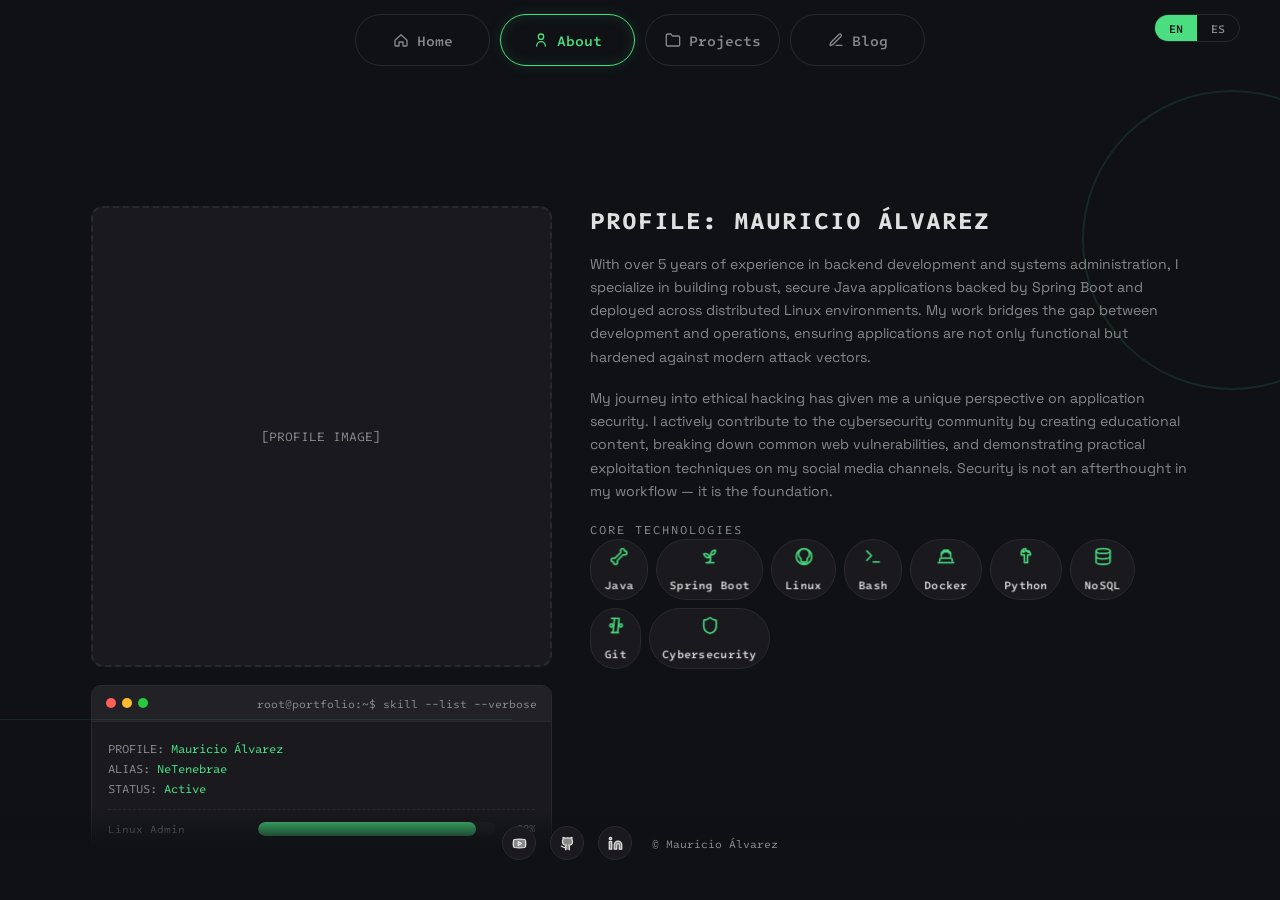
==== about.html @ 636f0ba7 "INITIAL STATE" ====
<!DOCTYPE html>
<html lang="en">
  <head>
    <meta charset="UTF-8" />
    <meta name="viewport" content="width=device-width, initial-scale=1.0" />
    <title>About | NeTenebrae</title>
    <meta name="description" content="About Mauricio Alvarez - Backend Developer, Sysadmin, and Ethical Hacker." />
    <meta name="theme-color" content="#0F1115" />
    <link rel="icon" type="image/svg+xml" href="assets/favicon.svg" />
    <link rel="preconnect" href="https://fonts.googleapis.com" />
    <link rel="preconnect" href="https://fonts.gstatic.com" crossorigin />
    <link href="https://fonts.googleapis.com/css2?family=Intel+One+Mono:wght@300;500;700&family=Space+Grotesk:wght@400;700&display=swap" rel="stylesheet" />
    <link rel="stylesheet" href="css/styles.css" />
  </head>
  <body>
    <div class="bg-decoration" aria-hidden="true"><div class="bg-line-footer"></div></div>

    <main>
      <section id="about" class="about">
        <div class="bg-shape bg-shape--ring" aria-hidden="true"></div>
        <div class="bg-shape bg-shape--line-h" aria-hidden="true"></div>
        <div class="about__left">
          <div class="about__image-placeholder">
            [PROFILE IMAGE]
          </div>

          <div class="terminal">
            <div class="terminal__header">
              <div class="terminal__dots">
                <span class="terminal__dot terminal__dot--red"></span>
                <span class="terminal__dot terminal__dot--yellow"></span>
                <span class="terminal__dot terminal__dot--green"></span>
              </div>
              <span class="terminal__title" data-i18n="about_terminal_title">root@portfolio:~$ skill --list --verbose</span>
            </div>
            <div class="terminal__body">
              <div><span class="terminal__label" data-i18n="about_profile">PROFILE:</span> Mauricio &Aacute;lvarez</div>
              <div><span class="terminal__label" data-i18n="about_alias">ALIAS:</span> NeTenebrae</div>
              <div><span class="terminal__label" data-i18n="about_status">STATUS:</span> Active</div>
              <hr class="terminal__divider" />
              <div class="mono-chart">
                <div class="mono-chart__row">
                  <span class="mono-chart__label">Linux Admin</span>
                  <div class="mono-chart__track"><div class="mono-chart__fill" data-percent="92"></div></div>
                  <span class="mono-chart__value">92%</span>
                </div>
                <div class="mono-chart__row">
                  <span class="mono-chart__label">Java / Spring Boot</span>
                  <div class="mono-chart__track"><div class="mono-chart__fill" data-percent="88"></div></div>
                  <span class="mono-chart__value">88%</span>
                </div>
                <div class="mono-chart__row">
                  <span class="mono-chart__label">Ethical Hacking</span>
                  <div class="mono-chart__track"><div class="mono-chart__fill" data-percent="85"></div></div>
                  <span class="mono-chart__value">85%</span>
                </div>
                <div class="mono-chart__row">
                  <span class="mono-chart__label">System Architecture</span>
                  <div class="mono-chart__track"><div class="mono-chart__fill" data-percent="78"></div></div>
                  <span class="mono-chart__value">78%</span>
                </div>
                <div class="mono-chart__row">
                  <span class="mono-chart__label">Automation</span>
                  <div class="mono-chart__track"><div class="mono-chart__fill" data-percent="75"></div></div>
                  <span class="mono-chart__value">75%</span>
                </div>
              </div>
            </div>
          </div>
        </div>

        <div class="about__right">
          <h2 data-i18n="about_heading">PROFILE: MAURICIO &Aacute;LVAREZ</h2>

          <p data-i18n="about_p1">
            With over 5 years of experience in backend development and systems administration,
            I specialize in building robust, secure Java applications backed by Spring Boot
            and deployed across distributed Linux environments. My work bridges the gap between
            development and operations, ensuring applications are not only functional but hardened
            against modern attack vectors.
          </p>

          <p data-i18n="about_p2">
            My journey into ethical hacking has given me a unique perspective on application security.
            I actively contribute to the cybersecurity community by creating educational content,
            breaking down common web vulnerabilities, and demonstrating practical exploitation
            techniques on my social media channels. Security is not an afterthought in my workflow
            &mdash; it is the foundation.
          </p>

          <div>
            <div class="tech-label" data-i18n="about_tech_label">CORE TECHNOLOGIES</div>
            <div class="tech-grid" id="techGrid"></div>
          </div>
        </div>
      </section>
    </main>

    <script src="js/icons.js"></script>
    <script src="js/badges.js"></script>
    <script src="js/components.js"></script>
    <script src="js/i18n.js"></script>
    <script src="js/app.js"></script>
    <script>
      IconService.init().then(function() {
        new Nav('about').render();
        new Footer().render();
        var i18n = new I18n();
        i18n.init();
        new StatBarAnimator().init();

        var techItems = [
          { name: 'Java',          iconId: 'java' },
          { name: 'Spring Boot',   iconId: 'spring' },
          { name: 'Linux',         iconId: 'linux' },
          { name: 'Bash',          iconId: 'bash' },
          { name: 'Docker',        iconId: 'docker' },
          { name: 'Python',        iconId: 'python' },
          { name: 'NoSQL',         iconId: 'nosql' },
          { name: 'Git',           iconId: 'git' },
          { name: 'Cybersecurity', iconId: 'cybersecurity' },
        ];

        var grid = document.getElementById('techGrid');
        techItems.forEach(function(item) {
          var card = document.createElement('div');
          card.className = 'tech-card fade-up';
          card.innerHTML =
            '<div class="tech-card__inner">' +
              '<div class="tech-card__icon">' + IconService.get(item.iconId) + '</div>' +
              '<span class="tech-card__name">' + item.name + '</span>' +
            '</div>';
          grid.appendChild(card);
        });

        document.querySelectorAll('.tech-card').forEach(function(card) {
          new TiltCard(card, 12);
        });

        FadeUpAnimator.init();
      });
    </script>
  </body>
</html>
---- css/styles.css ----
/* =============================================
   1. CSS Custom Properties
   ============================================= */
:root {
  --color-bg: #0F1115;
  --color-bg-alt: #1a1a1e;
  --color-bg-elevated: #222226;
  --color-accent: #4ade80;
  --color-accent-dim: rgba(74, 222, 128, 0.12);
  --color-accent-glow: rgba(74, 222, 128, 0.25);
  --color-border: #2a2a2e;
  --color-text: #e0e0e0;
  --color-text-muted: #888;
  --color-red: #ff5f56;
  --color-yellow: #ffbd2e;
  --color-green: #27c93f;

  --font-body: 'Space Grotesk', sans-serif;
  --font-mono: 'Intel One Mono', monospace;

  --nav-btn-size: 52px;
  --nav-btn-radius: 30px;
  --btn-radius: 50px;
  --badge-radius: 50px;
}

/* =============================================
   2. Reset & Base
   ============================================= */
*,
*::before,
*::after {
  box-sizing: border-box;
  margin: 0;
  padding: 0;
}

html, body {
  height: 100%;
  overflow-x: hidden;
}

html {
  scroll-behavior: smooth;
}

body {
  font-family: var(--font-body);
  background: var(--color-bg);
  color: var(--color-text);
  width: 100vw;
  display: flex;
  flex-direction: column;
}

ul { list-style: none; }
a { text-decoration: none; color: inherit; }
img { display: block; max-width: 100%; }
button { background: none; border: none; color: inherit; cursor: pointer; font-family: inherit; }

/* =============================================
   3. Typography
   ============================================= */
h1 {
  font-family: var(--font-mono);
  font-weight: 700;
  font-size: clamp(3rem, 8vw, 7rem);
  line-height: 1;
  letter-spacing: -2px;
  color: var(--color-text);
}

h2 {
  font-family: var(--font-mono);
  font-weight: 700;
  font-size: clamp(1.4rem, 3vw, 2rem);
  line-height: 1.2;
  color: var(--color-text);
}

h3 {
  font-family: var(--font-mono);
  font-weight: 500;
  font-size: clamp(1rem, 2vw, 1.25rem);
  color: var(--color-text);
}

h4 {
  font-family: var(--font-mono);
  font-weight: 700;
  font-size: 0.9rem;
  color: var(--color-accent);
}

p {
  font-family: var(--font-body);
  font-weight: 400;
  font-size: clamp(0.85rem, 1.1vw, 1rem);
  line-height: 1.65;
  color: var(--color-text-muted);
}

/* =============================================
   4. Layout (Fit to Viewport)
   ============================================= */

main {
  flex: 1;
  display: flex;
  flex-direction: column;
  min-height: 0;
  overflow-y: auto;
}

section {
  flex: 1;
  display: flex;
  min-height: 0;
  overflow: visible;
  width: 100%;
  max-width: 1200px;
  margin: 0 auto;
  padding: clamp(90px, 14vh, 150px) clamp(20px, 4vw, 60px);
}

/* =============================================
   5. Components
   ============================================= */

/* --- 5a. Navbar --- */
.header {
  position: sticky;
  top: 0;
  left: 0;
  right: 0;
  display: flex;
  justify-content: center;
  padding: 14px 40px;
  z-index: 100;
  background: var(--color-bg);
}

.nav-container {
  display: flex;
  align-items: center;
  width: 100%;
  max-width: 1200px;
  position: relative;
}

.nav-buttons {
  display: flex;
  gap: 10px;
  align-items: center;
  justify-content: center;
  flex: 1;
}

.nav-btn {
  display: flex;
  align-items: center;
  justify-content: center;
  gap: 8px;
  height: var(--nav-btn-size);
  width: 135px;
  padding: 12px 18px;
  border-radius: var(--nav-btn-radius);
  border: 1.5px solid var(--color-border);
  font-family: var(--font-mono);
  font-weight: 500;
  font-size: 0.9rem;
  color: var(--color-text-muted);
  transition: all 0.3s ease;
  cursor: pointer;
}

.nav-btn:hover {
  border-color: var(--color-text);
  color: var(--color-text);
  background: rgba(255, 255, 255, 0.04);
}

.nav-btn--active {
  border-color: var(--color-accent);
  color: var(--color-accent);
  box-shadow: 0 0 14px var(--color-accent-dim), inset 0 0 14px var(--color-accent-dim);
}

.nav-btn--active:hover {
  border-color: var(--color-accent);
  color: var(--color-accent);
  background: var(--color-accent-dim);
}

.nav-btn svg,
.nav-btn img {
  width: 16px;
  height: 16px;
  flex-shrink: 0;
}

/* --- 5b. Hero Section --- */
.hero {
  max-width: none;
  display: flex;
  align-items: center;
  gap: clamp(20px, 4vw, 60px);
  padding: clamp(20px, 3vh, 40px) clamp(20px, 4vw, 60px);
  position: relative;
  overflow: hidden;
}

.hero-content {
  flex: 1;
  display: flex;
  flex-direction: column;
  align-items: flex-start;
  gap: clamp(12px, 2vh, 20px);
}

.hero-badge {
  display: inline-flex;
  align-items: center;
  gap: 8px;
  padding: 7px 16px;
  border: 1.5px solid var(--color-accent);
  border-radius: var(--badge-radius);
  font-family: var(--font-mono);
  font-weight: 500;
  font-size: 0.8rem;
  color: var(--color-accent);
  width: fit-content;
  background: var(--color-accent-dim);
}

.hero-badge svg {
  width: 14px;
  height: 14px;
}

.hero h2 {
  color: var(--color-text-muted);
  font-weight: 300;
  font-size: clamp(0.9rem, 1.5vw, 1.2rem);
}

.hero-description {
  max-width: 580px;
}

.hero-actions {
  display: flex;
  gap: 14px;
  margin-top: 6px;
}

.hero-image {
  flex: 1.6;
  display: flex;
  align-items: center;
  justify-content: center;
  position: relative;
  z-index: 2;
  height: clamp(500px, 85vh, 780px);
  overflow: hidden;
}

.hero-image img {
  width: 100%;
  height: 100%;
  object-fit: cover;
  object-position: center 15%;
  border-radius: 0;
}

/* Skewed green shape behind character */
.hero__green-shape {
  position: absolute;
  bottom: -10%;
  right: -5%;
  width: 55vw;
  max-width: 600px;
  height: 120%;
  background: var(--color-accent);
  opacity: 0.12;
  transform: skewX(-15deg);
  transform-origin: bottom right;
  z-index: 1;
  border-radius: 4px;
}

/* Rotated copyright near character contour */
.hero__copyright {
  position: absolute;
  bottom: 18%;
  right: 22%;
  font-family: var(--font-mono);
  font-size: 0.7rem;
  color: var(--color-text-muted);
  transform: rotate(-30deg);
  transform-origin: center;
  opacity: 0.5;
  z-index: 3;
  white-space: nowrap;
  pointer-events: none;
}

/* --- 5c. Buttons --- */
.btn {
  display: inline-flex;
  align-items: center;
  gap: 8px;
  padding: 9px 20px;
  border-radius: var(--btn-radius);
  font-family: var(--font-mono);
  font-weight: 500;
  font-size: 0.8rem;
  transition: all 0.25s ease;
  cursor: pointer;
  white-space: nowrap;
}

.btn svg {
  width: 15px;
  height: 15px;
  flex-shrink: 0;
}

.btn--primary {
  background: var(--color-accent);
  color: #0F1115;
  border: 2px solid var(--color-accent);
}

.btn--primary:hover {
  box-shadow: 0 0 18px var(--color-accent-glow);
  transform: translateY(-1px);
}

.btn:disabled {
  opacity: 0.7;
  cursor: default;
  transform: none;
  box-shadow: none;
}

/* --- Email Tooltip --- */
.email-tooltip {
  position: absolute;
  bottom: calc(100% + 10px);
  left: 50%;
  transform: translateX(-50%) scale(0.8) translateY(6px);
  background: var(--color-accent);
  color: var(--color-bg);
  font-family: var(--font-mono);
  font-size: 0.75rem;
  font-weight: 700;
  padding: 6px 14px;
  border-radius: 8px;
  white-space: nowrap;
  opacity: 0;
  pointer-events: none;
  transition: all 0.3s cubic-bezier(0.34, 1.56, 0.64, 1);
  z-index: 10;
}
.email-tooltip::after {
  content: '';
  position: absolute;
  top: 100%;
  left: 50%;
  transform: translateX(-50%);
  border: 5px solid transparent;
  border-top-color: var(--color-accent);
}
.email-tooltip.show {
  opacity: 1;
  transform: translateX(-50%) scale(1) translateY(0);
}
.email-tooltip.hide {
  opacity: 0;
  transform: translateX(-50%) scale(0.9) translateY(6px);
  transition: all 0.2s ease-in;
}

.btn--ghost {
  background: transparent;
  color: var(--color-text-muted);
  border: 1px solid var(--color-border);
}

.btn--ghost:hover {
  border-color: var(--color-accent);
  color: var(--color-accent);
}

/* --- 5d. Terminal Window --- */
.terminal {
  background: var(--color-bg-alt);
  border: 1px solid var(--color-border);
  border-radius: 10px;
  overflow: hidden;
}

.terminal__header {
  display: flex;
  align-items: center;
  gap: 10px;
  padding: 10px 14px;
  border-bottom: 1px solid var(--color-border);
  background: var(--color-bg-elevated);
}

.terminal__dots {
  display: flex;
  gap: 6px;
}

.terminal__dot {
  width: 10px;
  height: 10px;
  border-radius: 50%;
}

.terminal__dot--red { background: var(--color-red); }
.terminal__dot--yellow { background: var(--color-yellow); }
.terminal__dot--green { background: var(--color-green); }

.terminal__title {
  font-family: var(--font-mono);
  font-size: 0.7rem;
  color: var(--color-text-muted);
  margin-left: auto;
}

.terminal__body {
  padding: 16px;
  font-family: var(--font-mono);
  font-size: 0.75rem;
  color: var(--color-accent);
  line-height: 1.7;
}

.terminal__label {
  color: var(--color-text-muted);
}

.terminal__divider {
  border: none;
  border-top: 1px dashed var(--color-border);
  margin: 10px 0;
}

/* --- 5e. Mono-Chart Stat Bars --- */
.mono-chart {
  display: flex;
  flex-direction: column;
  gap: 5px;
}

.mono-chart__row {
  display: flex;
  align-items: center;
  gap: 10px;
}

.mono-chart__label {
  font-family: var(--font-mono);
  font-size: 0.68rem;
  color: var(--color-text-muted);
  min-width: 140px;
  white-space: nowrap;
}

.mono-chart__track {
  flex: 1;
  height: 14px;
  background: var(--color-bg-elevated);
  border-radius: 7px;
  overflow: hidden;
}

.mono-chart__fill {
  height: 100%;
  background: var(--color-accent);
  border-radius: 7px;
  width: 0%;
  transition: width 1.2s cubic-bezier(0.22, 1, 0.36, 1);
}

.mono-chart__value {
  font-family: var(--font-mono);
  font-size: 0.65rem;
  color: var(--color-text-muted);
  min-width: 30px;
  text-align: right;
}

/* --- 5f. Tech Badges --- */
.badge {
  display: inline-flex;
  align-items: center;
  gap: 2px;
  padding: 2px 7px;
  white-space: nowrap;
  border: 1px solid var(--color-border);
  border-radius: 50px;
  font-family: var(--font-mono);
  font-size: 0.55rem;
  color: var(--color-text-muted);
  background: var(--color-bg-alt);
  transition: all 0.25s ease;
  cursor: default;
}

.badge:hover {
  border-color: var(--color-accent);
  color: var(--color-accent);
  background: var(--color-accent-dim);
}

.badge svg {
  width: 8px;
  height: 8px;
  flex-shrink: 0;
}

/* --- 5g. About Section --- */
.about {
  display: grid;
  grid-template-columns: 1fr 1.3fr;
  gap: clamp(20px, 3vw, 50px);
  align-items: start;
}

.about__left {
  display: flex;
  flex-direction: column;
  gap: clamp(12px, 2vh, 24px);
  min-height: 0;
}

.about__image-placeholder {
  width: 100%;
  aspect-ratio: 1;
  background: var(--color-bg-alt);
  border: 2px dashed var(--color-border);
  border-radius: 12px;
  display: flex;
  align-items: center;
  justify-content: center;
  font-family: var(--font-mono);
  font-size: 0.8rem;
  color: var(--color-text-muted);
  flex: 1;
  min-height: 0;
}

.about__right {
  display: flex;
  flex-direction: column;
  gap: clamp(12px, 2vh, 20px);
  min-height: 0;
}

.about__right h2 {
  color: var(--color-text);
  text-transform: uppercase;
  letter-spacing: 1px;
  font-size: clamp(1rem, 2vw, 1.5rem);
}

.tech-grid {
  display: flex;
  flex-wrap: wrap;
  gap: 8px;
}

.tech-label {
  font-family: var(--font-mono);
  font-size: 0.75rem;
  color: var(--color-text-muted);
  text-transform: uppercase;
  letter-spacing: 2px;
  margin-bottom: 2px;
}

/* --- 5h. Projects Section --- */
.projects {
  display: grid;
  grid-template-columns: repeat(2, 1fr);
  gap: 18px;
  flex: 1;
  min-height: 0;
}

.project-card {
  display: flex;
  background: var(--color-bg-alt);
  border: 1px solid var(--color-border);
  border-radius: 12px;
  overflow: hidden;
  cursor: pointer;
  transition: border-color 0.3s ease, box-shadow 0.3s ease, transform 0.3s ease;
}

.project-card:hover {
  border-color: var(--color-accent);
  box-shadow: 0 0 24px var(--color-accent-dim);
  transform: translateY(-2px);
}

.project-card__image {
  width: 160px;
  min-height: 140px;
  background: var(--color-bg-elevated);
  display: flex;
  align-items: center;
  justify-content: center;
  flex-shrink: 0;
  border-right: 1px solid var(--color-border);
}

.project-card__image-placeholder {
  font-family: var(--font-mono);
  font-size: 0.7rem;
  color: var(--color-text-muted);
  text-align: center;
  padding: 10px;
}

.project-card__body {
  flex: 1;
  padding: 16px;
  display: flex;
  flex-direction: column;
  gap: 10px;
}

.project-card__body h3 {
  font-size: 0.9rem;
  color: var(--color-text);
}

.project-card__tags {
  display: flex;
  flex-wrap: wrap;
  gap: 5px;
}

.project-card__tags .badge {
  padding: 1px 5px;
  font-size: 0.55rem;
  gap: 2px;
}

.project-card__tags .badge svg {
  width: 7px;
  height: 7px;
}

.project-card__actions {
  display: flex;
  gap: 8px;
  margin-top: auto;
}

.project-card__actions .btn {
  padding: 5px 14px;
  font-size: 0.72rem;
}

/* --- 5i. Modal --- */
.modal-overlay {
  position: fixed;
  inset: 0;
  background: rgba(0, 0, 0, 0.85);
  display: flex;
  align-items: center;
  justify-content: center;
  z-index: 200;
  opacity: 0;
  visibility: hidden;
  transition: opacity 0.3s ease, visibility 0.3s ease;
  padding: 20px;
}

.modal-overlay.active {
  opacity: 1;
  visibility: visible;
}

.modal {
  background: var(--color-bg-alt);
  border: 1px solid var(--color-accent);
  border-radius: 12px;
  width: 100%;
  max-width: 920px;
  max-height: 85vh;
  overflow-y: auto;
  box-shadow: 0 0 40px var(--color-accent-glow);
  transform: translateY(20px) scale(0.97);
  transition: transform 0.3s ease;
}

.modal-overlay.active .modal {
  transform: translateY(0) scale(1);
}

.modal__header {
  display: flex;
  align-items: center;
  gap: 14px;
  padding: 14px 20px;
  border-bottom: 1px solid var(--color-border);
  background: var(--color-bg-elevated);
  border-radius: 12px 12px 0 0;
  position: sticky;
  top: 0;
  z-index: 1;
}

.modal__dots {
  display: flex;
  gap: 6px;
}

.modal__dot {
  width: 10px;
  height: 10px;
  border-radius: 50%;
}

.modal__dot--red { background: var(--color-red); }
.modal__dot--yellow { background: var(--color-yellow); }
.modal__dot--green { background: var(--color-green); }

.modal__title {
  font-family: var(--font-mono);
  font-size: 0.8rem;
  color: var(--color-text-muted);
  flex: 1;
}

.modal__close {
  width: 30px;
  height: 30px;
  display: flex;
  align-items: center;
  justify-content: center;
  border-radius: 6px;
  font-size: 1rem;
  color: var(--color-text-muted);
  transition: all 0.2s ease;
}

.modal__close:hover {
  background: rgba(255, 95, 86, 0.2);
  color: var(--color-red);
}

.modal__body {
  display: grid;
  grid-template-columns: 260px 1fr;
  gap: 24px;
  padding: 24px;
}

.modal__image {
  width: 100%;
  aspect-ratio: 1;
  background: var(--color-bg-elevated);
  border: 1px solid var(--color-border);
  border-radius: 8px;
  display: flex;
  align-items: center;
  justify-content: center;
  font-family: var(--font-mono);
  font-size: 0.7rem;
  color: var(--color-text-muted);
}

.modal__content {
  display: flex;
  flex-direction: column;
  gap: 14px;
}

.modal__content h4 {
  margin-bottom: 2px;
}

.modal__content p {
  font-size: 0.85rem;
  line-height: 1.65;
}

.modal__footer {
  display: flex;
  align-items: center;
  justify-content: space-between;
  padding: 16px 24px;
  border-top: 1px solid var(--color-border);
  background: var(--color-bg-elevated);
  border-radius: 0 0 12px 12px;
  flex-wrap: wrap;
  gap: 12px;
}

.modal__techstack {
  display: flex;
  align-items: center;
  flex-wrap: wrap;
  gap: 8px;
}

.modal__techstack-label {
  font-family: var(--font-mono);
  font-size: 0.7rem;
  color: var(--color-text-muted);
  text-transform: uppercase;
  letter-spacing: 1px;
  margin-right: 4px;
}

.modal__techstack-badges {
  display: flex;
  flex-wrap: wrap;
  gap: 6px;
}

.modal__techstack-badges .badge {
  padding: 1px 6px;
  font-size: 0.55rem;
  gap: 2px;
}

.modal__techstack-badges .badge svg {
  width: 7px;
  height: 7px;
}

.modal__actions {
  display: flex;
  gap: 10px;
  margin-left: auto;
}

/* --- 5j. Footer --- */
.footer {
  position: fixed;
  bottom: 0;
  left: 0;
  right: 0;
  display: flex;
  justify-content: center;
  align-items: center;
  gap: 20px;
  padding: 16px 30px 40px;
  z-index: 90;
  pointer-events: none;
  background: linear-gradient(to top, var(--color-bg) 60%, transparent);
}

.footer > * {
  pointer-events: auto;
}

.footer__social {
  display: flex;
  gap: 14px;
  align-items: center;
}

.footer__social a {
  display: flex;
  align-items: center;
  justify-content: center;
  width: 34px;
  height: 34px;
  border-radius: 50%;
  border: 1px solid var(--color-border);
  background: var(--color-bg-alt);
  transition: all 0.25s ease;
}

.footer__social a:hover {
  border-color: var(--color-accent);
  background: var(--color-accent-dim);
}

.footer__social a svg {
  width: 15px;
  height: 15px;
  fill: var(--color-text-muted);
  transition: fill 0.25s ease;
}

.footer__social a:hover svg {
  fill: var(--color-accent);
}

.footer__credit {
  font-family: var(--font-mono);
  font-size: 0.7rem;
  color: var(--color-text-muted);
}

/* --- 5k. Language Toggle --- */
.lang-toggle {
  position: absolute;
  top: 14px;
  right: 40px;
  display: flex;
  border: 1px solid var(--color-border);
  border-radius: 50px;
  overflow: hidden;
  z-index: 101;
  flex-shrink: 0;
}

.lang-toggle__btn {
  padding: 5px 14px;
  font-family: var(--font-mono);
  font-size: 0.72rem;
  font-weight: 500;
  color: var(--color-text-muted);
  background: transparent;
  border: none;
  cursor: pointer;
  transition: all 0.2s ease;
}

.lang-toggle__btn:hover {
  color: var(--color-text);
}

.lang-toggle__btn--active {
  background: var(--color-accent);
  color: #0F1115;
}

/* --- 5l. Background Decoration --- */
.bg-decoration {
  position: fixed;
  inset: 0;
  pointer-events: none;
  z-index: 0;
  overflow: hidden;
}

/* Decorative line above footer (left side) */
.bg-line-footer {
  position: fixed;
  bottom: 56px;
  left: 0;
  width: 35%;
  height: 1px;
  background: var(--color-accent);
  opacity: 0.12;
  z-index: 0;
  pointer-events: none;
}

/* --- 5m. Page Background Shapes --- */
.bg-shape {
  position: absolute;
  pointer-events: none;
  z-index: 0;
}

.bg-shape--ring {
  top: 10%;
  right: -8%;
  width: 300px;
  height: 300px;
  border: 2px solid var(--color-accent);
  border-radius: 50%;
  opacity: 0.12;
}

.bg-shape--line-h {
  bottom: 20%;
  left: 0;
  width: 40%;
  height: 1px;
  background: var(--color-accent);
  opacity: 0.12;
}

.bg-shape--diagonal {
  top: -5%;
  right: 5%;
  width: 200px;
  height: 200px;
  border: 2px solid var(--color-accent);
  opacity: 0.12;
  transform: rotate(45deg);
}

.bg-shape--dot {
  bottom: 15%;
  left: 8%;
  width: 12px;
  height: 12px;
  background: var(--color-accent);
  border-radius: 50%;
  opacity: 0.12;
}

/* =============================================
   6. Section Headings
   ============================================= */
.section-heading {
  font-family: var(--font-mono);
  font-size: 0.85rem;
  color: var(--color-accent);
  text-transform: uppercase;
  letter-spacing: 4px;
  margin-bottom: 32px;
  display: flex;
  flex-direction: column;
  align-items: flex-start;
  gap: 8px;
  flex-shrink: 0;
}

.section-heading::after {
  content: '';
  width: 40px;
  height: 1px;
  background: var(--color-accent);
}

/* --- 6b. Blog Grid --- */
.blog-grid {
  display: grid;
  grid-template-columns: repeat(auto-fill, minmax(320px, 1fr));
  gap: 24px;
}

.blog-card {
  background: var(--color-bg-alt);
  border: 1px solid var(--color-border);
  border-radius: 12px;
  overflow: hidden;
  cursor: pointer;
  transition: border-color 0.2s, transform 0.2s;
}

.blog-card:hover {
  border-color: var(--color-accent);
  transform: translateY(-2px);
}

.blog-card__image {
  width: 100%;
  height: 180px;
  overflow: hidden;
  border-bottom: 1px solid var(--color-border);
}

.blog-card__image img {
  width: 100%;
  height: 100%;
  object-fit: cover;
}

.blog-card__body {
  padding: 20px;
}

.blog-card__date {
  font-family: var(--font-mono);
  font-size: 0.7rem;
  color: var(--color-accent);
  text-transform: uppercase;
  letter-spacing: 1px;
}

.blog-card__title {
  font-family: var(--font-mono);
  font-size: 1.1rem;
  font-weight: 700;
  color: var(--color-text);
  margin: 8px 0;
  line-height: 1.3;
}

.blog-card__desc {
  font-size: 0.85rem;
  color: var(--color-text-muted);
  line-height: 1.5;
  margin-bottom: 12px;
}

.blog-card__tags {
  display: flex;
  flex-wrap: wrap;
  gap: 6px;
}

.blog-card__tag {
  font-family: var(--font-mono);
  font-size: 0.65rem;
  color: var(--color-accent);
  background: var(--color-accent-dim);
  padding: 4px 10px;
  border-radius: 20px;
  letter-spacing: 0.5px;
}

/* --- 6c. Blog Post --- */
.blog-post {
  max-width: 720px;
  margin: 0 auto;
}

.blog-post__back {
  font-family: var(--font-mono);
  font-size: 0.8rem;
  color: var(--color-accent);
  display: inline-block;
  margin-bottom: 24px;
  transition: opacity 0.2s;
}

.blog-post__back:hover {
  opacity: 0.7;
}

.blog-post__header {
  margin-bottom: 32px;
  padding-bottom: 24px;
  border-bottom: 1px solid var(--color-border);
}

.blog-post__date {
  font-family: var(--font-mono);
  font-size: 0.7rem;
  color: var(--color-accent);
  text-transform: uppercase;
  letter-spacing: 1px;
}

.blog-post__title {
  font-family: var(--font-mono);
  font-size: clamp(1.5rem, 4vw, 2.2rem);
  font-weight: 700;
  color: var(--color-text);
  margin: 12px 0;
  line-height: 1.2;
}

.blog-post__meta {
  font-family: var(--font-mono);
  font-size: 0.75rem;
  color: var(--color-text-muted);
}

.blog-post__tags {
  display: flex;
  flex-wrap: wrap;
  gap: 6px;
  margin-top: 12px;
}

/* --- 6d. Markdown Body --- */
.markdown-body {
  font-family: var(--font-body);
  color: var(--color-text-muted);
  line-height: 1.75;
}

.markdown-body h1,
.markdown-body h2,
.markdown-body h3,
.markdown-body h4 {
  font-family: var(--font-mono);
  color: var(--color-text);
  margin-top: 2em;
  margin-bottom: 0.5em;
  line-height: 1.3;
}

.markdown-body h1 { font-size: 1.8rem; }
.markdown-body h2 { font-size: 1.4rem; }
.markdown-body h3 { font-size: 1.15rem; }

.markdown-body p {
  margin-bottom: 1.25em;
  color: var(--color-text-muted);
}

.markdown-body a {
  color: var(--color-accent);
  text-decoration: underline;
  text-underline-offset: 2px;
}

.markdown-body a:hover {
  opacity: 0.8;
}

.markdown-body strong {
  color: var(--color-text);
  font-weight: 700;
}

.markdown-body em {
  font-style: italic;
}

.markdown-body ul,
.markdown-body ol {
  margin-bottom: 1.25em;
  padding-left: 1.5em;
}

.markdown-body li {
  margin-bottom: 0.4em;
  list-style: disc;
}

.markdown-body ol li {
  list-style: decimal;
}

.markdown-body blockquote {
  border-left: 3px solid var(--color-accent);
  padding-left: 16px;
  margin: 1.5em 0;
  color: var(--color-text-muted);
  font-style: italic;
}

.markdown-body code {
  font-family: var(--font-mono);
  font-size: 0.85em;
  background: var(--color-bg-elevated);
  padding: 2px 6px;
  border-radius: 4px;
  color: var(--color-accent);
}

.markdown-body pre {
  background: var(--color-bg);
  border: 1px solid var(--color-border);
  border-radius: 8px;
  padding: 16px;
  overflow-x: auto;
  margin: 1.5em 0;
}

.markdown-body pre code {
  background: none;
  padding: 0;
  font-size: 0.8rem;
  color: var(--color-text-muted);
}

.markdown-body img {
  max-width: 100%;
  border-radius: 8px;
  margin: 1.5em 0;
  border: 1px solid var(--color-border);
}

.markdown-body hr {
  border: none;
  border-top: 1px solid var(--color-border);
  margin: 2em 0;
}

.markdown-body table {
  width: 100%;
  border-collapse: collapse;
  margin: 1.5em 0;
}

.markdown-body th,
.markdown-body td {
  border: 1px solid var(--color-border);
  padding: 10px 14px;
  text-align: left;
}

.markdown-body th {
  background: var(--color-bg-elevated);
  font-family: var(--font-mono);
  font-size: 0.8rem;
  color: var(--color-text);
}

.markdown-body td {
  font-size: 0.85rem;
}

/* --- 6e. Blog Empty State --- */
.blog-empty {
  max-width: 640px;
  flex: 1;
  min-height: 0;
  display: flex;
  flex-direction: column;
  justify-content: center;
}

.blog-empty .terminal {
  width: 100%;
}

/* =============================================
   7. Micro-interactions (Amicro-inspired)
   ============================================= */

/* --- 7a. Tech Cards --- */
.tech-card {
  position: relative;
  background: var(--color-bg-alt);
  border: 1.5px solid var(--color-border);
  border-radius: 50px;
  padding: 8px 14px;
  display: flex;
  flex-direction: row;
  align-items: center;
  gap: 6px;
  cursor: default;
  transform-style: preserve-3d;
  perspective: 800px;
  transition: border-color 0.3s ease, box-shadow 0.3s ease;
  overflow: hidden;
}

.tech-card::before {
  content: '';
  position: absolute;
  inset: 0;
  background: var(--color-accent-dim);
  border-radius: 50px;
  opacity: 0;
  transition: opacity 0.3s ease;
  z-index: 0;
}

.tech-card:hover::before {
  opacity: 1;
}

.tech-card:hover {
  border-color: var(--color-accent);
  box-shadow: 0 8px 32px var(--color-accent-dim);
}

.tech-card__icon {
  position: relative;
  z-index: 1;
  width: 18px;
  height: 18px;
  color: var(--color-accent);
  transition: transform 0.3s ease;
  flex-shrink: 0;
}

.tech-card:hover .tech-card__icon {
  transform: translateZ(20px) scale(1.1);
}

.tech-card__icon svg {
  width: 100%;
  height: 100%;
}

.tech-card__name {
  position: relative;
  z-index: 1;
  font-family: var(--font-mono);
  font-size: 0.68rem;
  font-weight: 500;
  color: var(--color-text);
  transition: color 0.3s ease;
}

.tech-card:hover .tech-card__name {
  color: var(--color-accent);
}

/* --- 7b. Fade-Up Animation --- */
.fade-up {
  opacity: 0;
  transform: translateY(20px);
  transition: opacity 0.6s cubic-bezier(0.16, 1, 0.3, 1),
              transform 0.6s cubic-bezier(0.16, 1, 0.3, 1);
}

.fade-up.visible {
  opacity: 1;
  transform: translateY(0);
}

/* Stagger delays for tech cards */
.tech-card:nth-child(1) { transition-delay: 0s; }
.tech-card:nth-child(2) { transition-delay: 0.06s; }
.tech-card:nth-child(3) { transition-delay: 0.12s; }
.tech-card:nth-child(4) { transition-delay: 0.18s; }
.tech-card:nth-child(5) { transition-delay: 0.24s; }
.tech-card:nth-child(6) { transition-delay: 0.3s; }
.tech-card:nth-child(7) { transition-delay: 0.36s; }
.tech-card:nth-child(8) { transition-delay: 0.42s; }
.tech-card:nth-child(9) { transition-delay: 0.48s; }

/* --- 7c. Text Reveal Animation --- */
.text-reveal {
  overflow: hidden;
}

.text-reveal__line {
  overflow: hidden;
}

.text-reveal__text {
  display: block;
  transform: translateY(100%);
  transition: transform 0.6s cubic-bezier(0.16, 1, 0.3, 1);
}

.text-reveal.visible .text-reveal__text {
  transform: translateY(0);
}

/* --- 7d. Magnetic Hover (for buttons) --- */
.magnetic {
  transition: transform 0.3s cubic-bezier(0.16, 1, 0.3, 1);
  will-change: transform;
}

/* --- 7e. Tilt Card Inner --- */
.tech-card__inner {
  position: relative;
  z-index: 1;
  display: flex;
  flex-direction: column;
  align-items: center;
  gap: 10px;
  transform: translateZ(30px);
  width: 100%;
}

/* =============================================
   8. Responsive
   ============================================= */

/* Tablet */
@media (max-width: 1024px) {
  .hero {
    gap: 24px;
  }

  .hero-image {
    height: clamp(450px, 68vh, 600px);
  }

  .hero-image img {
    max-width: none;
  }

  .hero__green-shape {
    width: 280px;
    height: 420px;
  }

  .about {
    grid-template-columns: 1fr;
    gap: 24px;
  }

  .about__left {
    max-width: 400px;
  }
}

/* Mobile landscape */
@media (max-width: 768px) {
  .hero {
    flex-direction: column;
    align-items: center;
    text-align: center;
    gap: 24px;
  }

  .hero-content {
    align-items: center;
  }

  .hero-badge {
    align-self: center;
  }

  .hero-actions {
    justify-content: center;
  }

  .hero-image {
    width: 100%;
    justify-content: center;
    height: auto;
    max-height: 350px;
  }

  .hero-image img {
    max-width: 260px;
    max-height: 350px;
    object-fit: cover;
    object-position: top center;
  }

  .hero__green-shape {
    width: 200px;
    height: 300px;
    right: -10%;
    opacity: 0.05;
  }

  .hero__copyright {
    display: none;
  }

  .projects {
    grid-template-columns: 1fr;
  }

  .project-card {
    flex-direction: column;
  }

  .project-card__image {
    width: 100%;
    min-height: 120px;
    border-right: none;
    border-bottom: 1px solid var(--color-border);
  }

  .modal__body {
    grid-template-columns: 1fr;
  }

  .modal__image {
    max-width: 180px;
    margin: 0 auto;
  }

  .footer {
    flex-direction: column;
    gap: 10px;
    padding: 12px 20px 40px;
  }

  .nav-buttons {
    flex-wrap: wrap;
    justify-content: center;
  }

  .nav-container {
    flex-wrap: wrap;
    justify-content: center;
  }
}

/* Mobile portrait */
@media (max-width: 480px) {
  .nav-btn {
    height: 38px;
    padding: 7px 12px;
    font-size: 0.72rem;
    gap: 5px;
  }

  .nav-btn svg {
    width: 13px;
    height: 13px;
  }

  .mono-chart__label {
    min-width: 100px;
    font-size: 0.62rem;
  }

  .mono-chart__track {
    height: 10px;
    border-radius: 5px;
  }

  .mono-chart__fill {
    border-radius: 5px;
  }

  .badge {
    padding: 1px 6px;
    font-size: 0.55rem;
    gap: 2px;
  }

  .badge svg {
    width: 7px;
    height: 7px;
  }

  .modal__body {
    padding: 16px;
    gap: 16px;
  }

  .modal__footer {
    padding: 14px 16px;
    flex-direction: column;
    align-items: flex-start;
  }

  .modal__actions {
    margin-left: 0;
    width: 100%;
    justify-content: flex-end;
  }

  .hero__green-shape {
    width: 150px;
    height: 250px;
    right: -15%;
    opacity: 0.04;
  }

  .bg-line-footer {
    width: 25%;
  }

  .bg-shape--ring {
    width: 200px;
    height: 200px;
    opacity: 0.08;
  }

  .bg-shape--diagonal {
    width: 140px;
    height: 140px;
    opacity: 0.08;
  }

  .bg-shape--dot {
    width: 8px;
    height: 8px;
    opacity: 0.08;
  }
}

/* Blog responsive */
@media (max-width: 768px) {
  .blog-grid {
    grid-template-columns: 1fr;
  }

  .blog-card__image {
    height: 160px;
  }
}

@media (max-width: 480px) {
  .blog-card__body {
    padding: 16px;
  }

  .blog-card__title {
    font-size: 1rem;
  }

  .blog-post__title {
    font-size: 1.4rem;
  }

  .markdown-body pre {
    padding: 12px;
    font-size: 0.75rem;
  }
}

/* =============================================
   8. Scrollbar
   ============================================= */
::-webkit-scrollbar { width: 6px; }
::-webkit-scrollbar-track { background: var(--color-bg); }
::-webkit-scrollbar-thumb { background: var(--color-border); border-radius: 3px; }
::-webkit-scrollbar-thumb:hover { background: var(--color-accent); }
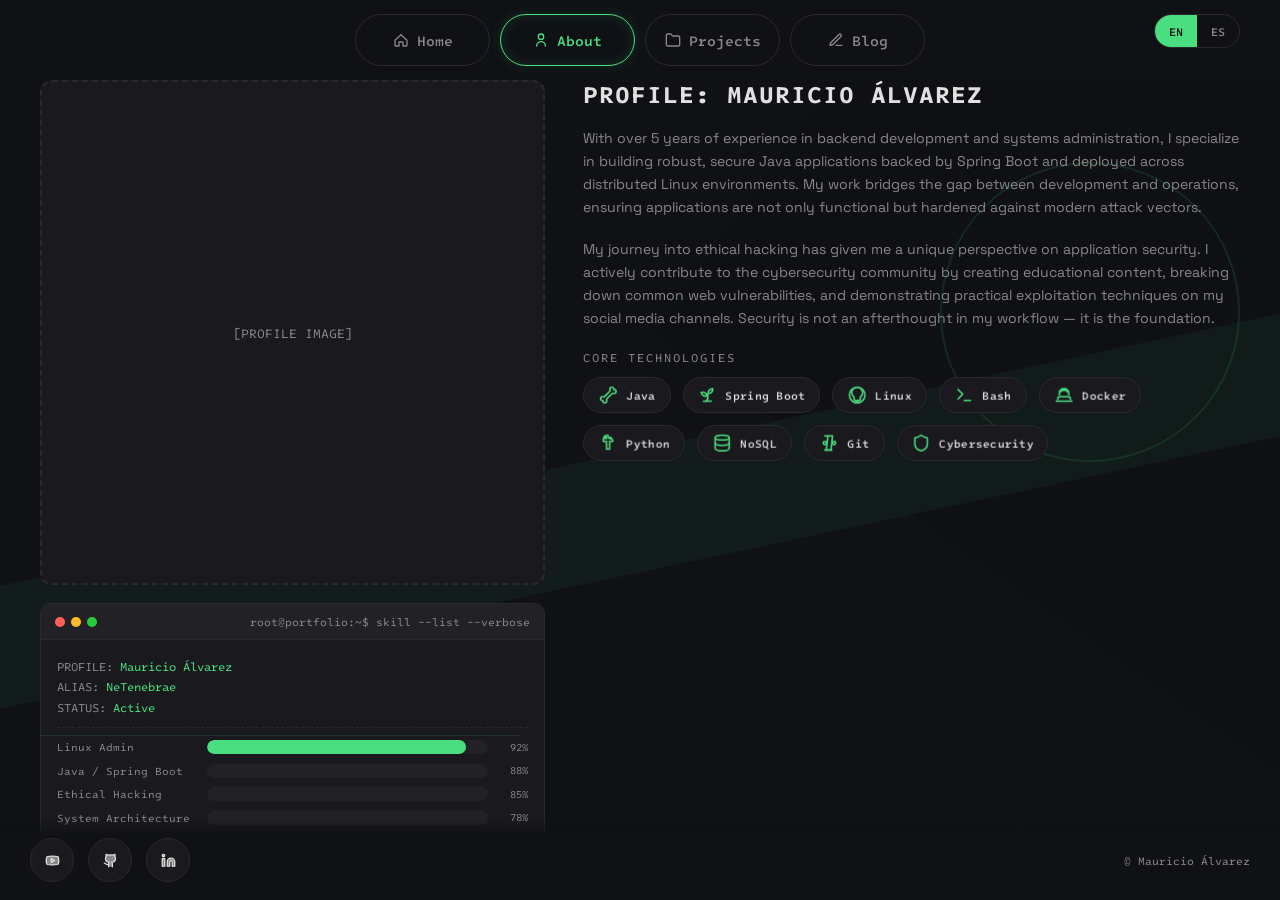
==== commit f6eadb34: "Base update" ====
--- a/about.html
+++ b/about.html
@@ -13,7 +13,7 @@
     <link rel="stylesheet" href="css/styles.css" />
   </head>
   <body>
-    <div class="bg-decoration" aria-hidden="true"><div class="bg-line-footer"></div></div>
+    <div class="bg-decoration" aria-hidden="true"><div class="bg-line-footer"></div><div class="bg-shape bg-shape--rect" aria-hidden="true"></div><div class="bg-shape bg-shape--diamond" aria-hidden="true"></div></div>
 
     <main>
       <section id="about" class="about">
--- a/css/styles.css
+++ b/css/styles.css
@@ -1,1690 +1,33 @@
 /* =============================================
-   1. CSS Custom Properties
+   Portafolio — Entry CSS modular
+   Este archivo solo importa módulos. No pongas
+   reglas aquí: edita el módulo correspondiente.
+
+   Estructura:
+   css/base/       → tokens, reset, tipografía, layout, responsive
+   css/components/ → navbar, hero, botones, badges/pills, terminal,
+                     chart, about, projects, modal, footer, toggle, fondo
+   css/pages/      → blog
+   css/animations/ → micro-interacciones
    ============================================= */
-:root {
-  --color-bg: #0F1115;
-  --color-bg-alt: #1a1a1e;
-  --color-bg-elevated: #222226;
-  --color-accent: #4ade80;
-  --color-accent-dim: rgba(74, 222, 128, 0.12);
-  --color-accent-glow: rgba(74, 222, 128, 0.25);
-  --color-border: #2a2a2e;
-  --color-text: #e0e0e0;
-  --color-text-muted: #888;
-  --color-red: #ff5f56;
-  --color-yellow: #ffbd2e;
-  --color-green: #27c93f;
-
-  --font-body: 'Space Grotesk', sans-serif;
-  --font-mono: 'Intel One Mono', monospace;
-
-  --nav-btn-size: 52px;
-  --nav-btn-radius: 30px;
-  --btn-radius: 50px;
-  --badge-radius: 50px;
-}
-
-/* =============================================
-   2. Reset & Base
-   ============================================= */
-*,
-*::before,
-*::after {
-  box-sizing: border-box;
-  margin: 0;
-  padding: 0;
-}
-
-html, body {
-  height: 100%;
-  overflow-x: hidden;
-}
-
-html {
-  scroll-behavior: smooth;
-}
-
-body {
-  font-family: var(--font-body);
-  background: var(--color-bg);
-  color: var(--color-text);
-  width: 100vw;
-  display: flex;
-  flex-direction: column;
-}
-
-ul { list-style: none; }
-a { text-decoration: none; color: inherit; }
-img { display: block; max-width: 100%; }
-button { background: none; border: none; color: inherit; cursor: pointer; font-family: inherit; }
-
-/* =============================================
-   3. Typography
-   ============================================= */
-h1 {
-  font-family: var(--font-mono);
-  font-weight: 700;
-  font-size: clamp(3rem, 8vw, 7rem);
-  line-height: 1;
-  letter-spacing: -2px;
-  color: var(--color-text);
-}
-
-h2 {
-  font-family: var(--font-mono);
-  font-weight: 700;
-  font-size: clamp(1.4rem, 3vw, 2rem);
-  line-height: 1.2;
-  color: var(--color-text);
-}
-
-h3 {
-  font-family: var(--font-mono);
-  font-weight: 500;
-  font-size: clamp(1rem, 2vw, 1.25rem);
-  color: var(--color-text);
-}
-
-h4 {
-  font-family: var(--font-mono);
-  font-weight: 700;
-  font-size: 0.9rem;
-  color: var(--color-accent);
-}
-
-p {
-  font-family: var(--font-body);
-  font-weight: 400;
-  font-size: clamp(0.85rem, 1.1vw, 1rem);
-  line-height: 1.65;
-  color: var(--color-text-muted);
-}
-
-/* =============================================
-   4. Layout (Fit to Viewport)
-   ============================================= */
-
-main {
-  flex: 1;
-  display: flex;
-  flex-direction: column;
-  min-height: 0;
-  overflow-y: auto;
-}
-
-section {
-  flex: 1;
-  display: flex;
-  min-height: 0;
-  overflow: visible;
-  width: 100%;
-  max-width: 1200px;
-  margin: 0 auto;
-  padding: clamp(90px, 14vh, 150px) clamp(20px, 4vw, 60px);
-}
-
-/* =============================================
-   5. Components
-   ============================================= */
-
-/* --- 5a. Navbar --- */
-.header {
-  position: sticky;
-  top: 0;
-  left: 0;
-  right: 0;
-  display: flex;
-  justify-content: center;
-  padding: 14px 40px;
-  z-index: 100;
-  background: var(--color-bg);
-}
-
-.nav-container {
-  display: flex;
-  align-items: center;
-  width: 100%;
-  max-width: 1200px;
-  position: relative;
-}
-
-.nav-buttons {
-  display: flex;
-  gap: 10px;
-  align-items: center;
-  justify-content: center;
-  flex: 1;
-}
-
-.nav-btn {
-  display: flex;
-  align-items: center;
-  justify-content: center;
-  gap: 8px;
-  height: var(--nav-btn-size);
-  width: 135px;
-  padding: 12px 18px;
-  border-radius: var(--nav-btn-radius);
-  border: 1.5px solid var(--color-border);
-  font-family: var(--font-mono);
-  font-weight: 500;
-  font-size: 0.9rem;
-  color: var(--color-text-muted);
-  transition: all 0.3s ease;
-  cursor: pointer;
-}
-
-.nav-btn:hover {
-  border-color: var(--color-text);
-  color: var(--color-text);
-  background: rgba(255, 255, 255, 0.04);
-}
-
-.nav-btn--active {
-  border-color: var(--color-accent);
-  color: var(--color-accent);
-  box-shadow: 0 0 14px var(--color-accent-dim), inset 0 0 14px var(--color-accent-dim);
-}
-
-.nav-btn--active:hover {
-  border-color: var(--color-accent);
-  color: var(--color-accent);
-  background: var(--color-accent-dim);
-}
-
-.nav-btn svg,
-.nav-btn img {
-  width: 16px;
-  height: 16px;
-  flex-shrink: 0;
-}
-
-/* --- 5b. Hero Section --- */
-.hero {
-  max-width: none;
-  display: flex;
-  align-items: center;
-  gap: clamp(20px, 4vw, 60px);
-  padding: clamp(20px, 3vh, 40px) clamp(20px, 4vw, 60px);
-  position: relative;
-  overflow: hidden;
-}
-
-.hero-content {
-  flex: 1;
-  display: flex;
-  flex-direction: column;
-  align-items: flex-start;
-  gap: clamp(12px, 2vh, 20px);
-}
-
-.hero-badge {
-  display: inline-flex;
-  align-items: center;
-  gap: 8px;
-  padding: 7px 16px;
-  border: 1.5px solid var(--color-accent);
-  border-radius: var(--badge-radius);
-  font-family: var(--font-mono);
-  font-weight: 500;
-  font-size: 0.8rem;
-  color: var(--color-accent);
-  width: fit-content;
-  background: var(--color-accent-dim);
-}
-
-.hero-badge svg {
-  width: 14px;
-  height: 14px;
-}
-
-.hero h2 {
-  color: var(--color-text-muted);
-  font-weight: 300;
-  font-size: clamp(0.9rem, 1.5vw, 1.2rem);
-}
-
-.hero-description {
-  max-width: 580px;
-}
-
-.hero-actions {
-  display: flex;
-  gap: 14px;
-  margin-top: 6px;
-}
-
-.hero-image {
-  flex: 1.6;
-  display: flex;
-  align-items: center;
-  justify-content: center;
-  position: relative;
-  z-index: 2;
-  height: clamp(500px, 85vh, 780px);
-  overflow: hidden;
-}
-
-.hero-image img {
-  width: 100%;
-  height: 100%;
-  object-fit: cover;
-  object-position: center 15%;
-  border-radius: 0;
-}
-
-/* Skewed green shape behind character */
-.hero__green-shape {
-  position: absolute;
-  bottom: -10%;
-  right: -5%;
-  width: 55vw;
-  max-width: 600px;
-  height: 120%;
-  background: var(--color-accent);
-  opacity: 0.12;
-  transform: skewX(-15deg);
-  transform-origin: bottom right;
-  z-index: 1;
-  border-radius: 4px;
-}
-
-/* Rotated copyright near character contour */
-.hero__copyright {
-  position: absolute;
-  bottom: 18%;
-  right: 22%;
-  font-family: var(--font-mono);
-  font-size: 0.7rem;
-  color: var(--color-text-muted);
-  transform: rotate(-30deg);
-  transform-origin: center;
-  opacity: 0.5;
-  z-index: 3;
-  white-space: nowrap;
-  pointer-events: none;
-}
-
-/* --- 5c. Buttons --- */
-.btn {
-  display: inline-flex;
-  align-items: center;
-  gap: 8px;
-  padding: 9px 20px;
-  border-radius: var(--btn-radius);
-  font-family: var(--font-mono);
-  font-weight: 500;
-  font-size: 0.8rem;
-  transition: all 0.25s ease;
-  cursor: pointer;
-  white-space: nowrap;
-}
-
-.btn svg {
-  width: 15px;
-  height: 15px;
-  flex-shrink: 0;
-}
-
-.btn--primary {
-  background: var(--color-accent);
-  color: #0F1115;
-  border: 2px solid var(--color-accent);
-}
-
-.btn--primary:hover {
-  box-shadow: 0 0 18px var(--color-accent-glow);
-  transform: translateY(-1px);
-}
-
-.btn:disabled {
-  opacity: 0.7;
-  cursor: default;
-  transform: none;
-  box-shadow: none;
-}
-
-/* --- Email Tooltip --- */
-.email-tooltip {
-  position: absolute;
-  bottom: calc(100% + 10px);
-  left: 50%;
-  transform: translateX(-50%) scale(0.8) translateY(6px);
-  background: var(--color-accent);
-  color: var(--color-bg);
-  font-family: var(--font-mono);
-  font-size: 0.75rem;
-  font-weight: 700;
-  padding: 6px 14px;
-  border-radius: 8px;
-  white-space: nowrap;
-  opacity: 0;
-  pointer-events: none;
-  transition: all 0.3s cubic-bezier(0.34, 1.56, 0.64, 1);
-  z-index: 10;
-}
-.email-tooltip::after {
-  content: '';
-  position: absolute;
-  top: 100%;
-  left: 50%;
-  transform: translateX(-50%);
-  border: 5px solid transparent;
-  border-top-color: var(--color-accent);
-}
-.email-tooltip.show {
-  opacity: 1;
-  transform: translateX(-50%) scale(1) translateY(0);
-}
-.email-tooltip.hide {
-  opacity: 0;
-  transform: translateX(-50%) scale(0.9) translateY(6px);
-  transition: all 0.2s ease-in;
-}
-
-.btn--ghost {
-  background: transparent;
-  color: var(--color-text-muted);
-  border: 1px solid var(--color-border);
-}
-
-.btn--ghost:hover {
-  border-color: var(--color-accent);
-  color: var(--color-accent);
-}
-
-/* --- 5d. Terminal Window --- */
-.terminal {
-  background: var(--color-bg-alt);
-  border: 1px solid var(--color-border);
-  border-radius: 10px;
-  overflow: hidden;
-}
-
-.terminal__header {
-  display: flex;
-  align-items: center;
-  gap: 10px;
-  padding: 10px 14px;
-  border-bottom: 1px solid var(--color-border);
-  background: var(--color-bg-elevated);
-}
-
-.terminal__dots {
-  display: flex;
-  gap: 6px;
-}
-
-.terminal__dot {
-  width: 10px;
-  height: 10px;
-  border-radius: 50%;
-}
-
-.terminal__dot--red { background: var(--color-red); }
-.terminal__dot--yellow { background: var(--color-yellow); }
-.terminal__dot--green { background: var(--color-green); }
-
-.terminal__title {
-  font-family: var(--font-mono);
-  font-size: 0.7rem;
-  color: var(--color-text-muted);
-  margin-left: auto;
-}
-
-.terminal__body {
-  padding: 16px;
-  font-family: var(--font-mono);
-  font-size: 0.75rem;
-  color: var(--color-accent);
-  line-height: 1.7;
-}
-
-.terminal__label {
-  color: var(--color-text-muted);
-}
-
-.terminal__divider {
-  border: none;
-  border-top: 1px dashed var(--color-border);
-  margin: 10px 0;
-}
-
-/* --- 5e. Mono-Chart Stat Bars --- */
-.mono-chart {
-  display: flex;
-  flex-direction: column;
-  gap: 5px;
-}
-
-.mono-chart__row {
-  display: flex;
-  align-items: center;
-  gap: 10px;
-}
-
-.mono-chart__label {
-  font-family: var(--font-mono);
-  font-size: 0.68rem;
-  color: var(--color-text-muted);
-  min-width: 140px;
-  white-space: nowrap;
-}
-
-.mono-chart__track {
-  flex: 1;
-  height: 14px;
-  background: var(--color-bg-elevated);
-  border-radius: 7px;
-  overflow: hidden;
-}
-
-.mono-chart__fill {
-  height: 100%;
-  background: var(--color-accent);
-  border-radius: 7px;
-  width: 0%;
-  transition: width 1.2s cubic-bezier(0.22, 1, 0.36, 1);
-}
-
-.mono-chart__value {
-  font-family: var(--font-mono);
-  font-size: 0.65rem;
-  color: var(--color-text-muted);
-  min-width: 30px;
-  text-align: right;
-}
-
-/* --- 5f. Tech Badges --- */
-.badge {
-  display: inline-flex;
-  align-items: center;
-  gap: 2px;
-  padding: 2px 7px;
-  white-space: nowrap;
-  border: 1px solid var(--color-border);
-  border-radius: 50px;
-  font-family: var(--font-mono);
-  font-size: 0.55rem;
-  color: var(--color-text-muted);
-  background: var(--color-bg-alt);
-  transition: all 0.25s ease;
-  cursor: default;
-}
-
-.badge:hover {
-  border-color: var(--color-accent);
-  color: var(--color-accent);
-  background: var(--color-accent-dim);
-}
-
-.badge svg {
-  width: 8px;
-  height: 8px;
-  flex-shrink: 0;
-}
-
-/* --- 5g. About Section --- */
-.about {
-  display: grid;
-  grid-template-columns: 1fr 1.3fr;
-  gap: clamp(20px, 3vw, 50px);
-  align-items: start;
-}
-
-.about__left {
-  display: flex;
-  flex-direction: column;
-  gap: clamp(12px, 2vh, 24px);
-  min-height: 0;
-}
-
-.about__image-placeholder {
-  width: 100%;
-  aspect-ratio: 1;
-  background: var(--color-bg-alt);
-  border: 2px dashed var(--color-border);
-  border-radius: 12px;
-  display: flex;
-  align-items: center;
-  justify-content: center;
-  font-family: var(--font-mono);
-  font-size: 0.8rem;
-  color: var(--color-text-muted);
-  flex: 1;
-  min-height: 0;
-}
-
-.about__right {
-  display: flex;
-  flex-direction: column;
-  gap: clamp(12px, 2vh, 20px);
-  min-height: 0;
-}
-
-.about__right h2 {
-  color: var(--color-text);
-  text-transform: uppercase;
-  letter-spacing: 1px;
-  font-size: clamp(1rem, 2vw, 1.5rem);
-}
-
-.tech-grid {
-  display: flex;
-  flex-wrap: wrap;
-  gap: 8px;
-}
-
-.tech-label {
-  font-family: var(--font-mono);
-  font-size: 0.75rem;
-  color: var(--color-text-muted);
-  text-transform: uppercase;
-  letter-spacing: 2px;
-  margin-bottom: 2px;
-}
-
-/* --- 5h. Projects Section --- */
-.projects {
-  display: grid;
-  grid-template-columns: repeat(2, 1fr);
-  gap: 18px;
-  flex: 1;
-  min-height: 0;
-}
-
-.project-card {
-  display: flex;
-  background: var(--color-bg-alt);
-  border: 1px solid var(--color-border);
-  border-radius: 12px;
-  overflow: hidden;
-  cursor: pointer;
-  transition: border-color 0.3s ease, box-shadow 0.3s ease, transform 0.3s ease;
-}
-
-.project-card:hover {
-  border-color: var(--color-accent);
-  box-shadow: 0 0 24px var(--color-accent-dim);
-  transform: translateY(-2px);
-}
-
-.project-card__image {
-  width: 160px;
-  min-height: 140px;
-  background: var(--color-bg-elevated);
-  display: flex;
-  align-items: center;
-  justify-content: center;
-  flex-shrink: 0;
-  border-right: 1px solid var(--color-border);
-}
-
-.project-card__image-placeholder {
-  font-family: var(--font-mono);
-  font-size: 0.7rem;
-  color: var(--color-text-muted);
-  text-align: center;
-  padding: 10px;
-}
-
-.project-card__body {
-  flex: 1;
-  padding: 16px;
-  display: flex;
-  flex-direction: column;
-  gap: 10px;
-}
-
-.project-card__body h3 {
-  font-size: 0.9rem;
-  color: var(--color-text);
-}
-
-.project-card__tags {
-  display: flex;
-  flex-wrap: wrap;
-  gap: 5px;
-}
-
-.project-card__tags .badge {
-  padding: 1px 5px;
-  font-size: 0.55rem;
-  gap: 2px;
-}
-
-.project-card__tags .badge svg {
-  width: 7px;
-  height: 7px;
-}
-
-.project-card__actions {
-  display: flex;
-  gap: 8px;
-  margin-top: auto;
-}
-
-.project-card__actions .btn {
-  padding: 5px 14px;
-  font-size: 0.72rem;
-}
-
-/* --- 5i. Modal --- */
-.modal-overlay {
-  position: fixed;
-  inset: 0;
-  background: rgba(0, 0, 0, 0.85);
-  display: flex;
-  align-items: center;
-  justify-content: center;
-  z-index: 200;
-  opacity: 0;
-  visibility: hidden;
-  transition: opacity 0.3s ease, visibility 0.3s ease;
-  padding: 20px;
-}
-
-.modal-overlay.active {
-  opacity: 1;
-  visibility: visible;
-}
-
-.modal {
-  background: var(--color-bg-alt);
-  border: 1px solid var(--color-accent);
-  border-radius: 12px;
-  width: 100%;
-  max-width: 920px;
-  max-height: 85vh;
-  overflow-y: auto;
-  box-shadow: 0 0 40px var(--color-accent-glow);
-  transform: translateY(20px) scale(0.97);
-  transition: transform 0.3s ease;
-}
-
-.modal-overlay.active .modal {
-  transform: translateY(0) scale(1);
-}
-
-.modal__header {
-  display: flex;
-  align-items: center;
-  gap: 14px;
-  padding: 14px 20px;
-  border-bottom: 1px solid var(--color-border);
-  background: var(--color-bg-elevated);
-  border-radius: 12px 12px 0 0;
-  position: sticky;
-  top: 0;
-  z-index: 1;
-}
-
-.modal__dots {
-  display: flex;
-  gap: 6px;
-}
-
-.modal__dot {
-  width: 10px;
-  height: 10px;
-  border-radius: 50%;
-}
-
-.modal__dot--red { background: var(--color-red); }
-.modal__dot--yellow { background: var(--color-yellow); }
-.modal__dot--green { background: var(--color-green); }
-
-.modal__title {
-  font-family: var(--font-mono);
-  font-size: 0.8rem;
-  color: var(--color-text-muted);
-  flex: 1;
-}
-
-.modal__close {
-  width: 30px;
-  height: 30px;
-  display: flex;
-  align-items: center;
-  justify-content: center;
-  border-radius: 6px;
-  font-size: 1rem;
-  color: var(--color-text-muted);
-  transition: all 0.2s ease;
-}
-
-.modal__close:hover {
-  background: rgba(255, 95, 86, 0.2);
-  color: var(--color-red);
-}
-
-.modal__body {
-  display: grid;
-  grid-template-columns: 260px 1fr;
-  gap: 24px;
-  padding: 24px;
-}
-
-.modal__image {
-  width: 100%;
-  aspect-ratio: 1;
-  background: var(--color-bg-elevated);
-  border: 1px solid var(--color-border);
-  border-radius: 8px;
-  display: flex;
-  align-items: center;
-  justify-content: center;
-  font-family: var(--font-mono);
-  font-size: 0.7rem;
-  color: var(--color-text-muted);
-}
-
-.modal__content {
-  display: flex;
-  flex-direction: column;
-  gap: 14px;
-}
-
-.modal__content h4 {
-  margin-bottom: 2px;
-}
-
-.modal__content p {
-  font-size: 0.85rem;
-  line-height: 1.65;
-}
-
-.modal__footer {
-  display: flex;
-  align-items: center;
-  justify-content: space-between;
-  padding: 16px 24px;
-  border-top: 1px solid var(--color-border);
-  background: var(--color-bg-elevated);
-  border-radius: 0 0 12px 12px;
-  flex-wrap: wrap;
-  gap: 12px;
-}
-
-.modal__techstack {
-  display: flex;
-  align-items: center;
-  flex-wrap: wrap;
-  gap: 8px;
-}
-
-.modal__techstack-label {
-  font-family: var(--font-mono);
-  font-size: 0.7rem;
-  color: var(--color-text-muted);
-  text-transform: uppercase;
-  letter-spacing: 1px;
-  margin-right: 4px;
-}
-
-.modal__techstack-badges {
-  display: flex;
-  flex-wrap: wrap;
-  gap: 6px;
-}
-
-.modal__techstack-badges .badge {
-  padding: 1px 6px;
-  font-size: 0.55rem;
-  gap: 2px;
-}
-
-.modal__techstack-badges .badge svg {
-  width: 7px;
-  height: 7px;
-}
-
-.modal__actions {
-  display: flex;
-  gap: 10px;
-  margin-left: auto;
-}
-
-/* --- 5j. Footer --- */
-.footer {
-  position: fixed;
-  bottom: 0;
-  left: 0;
-  right: 0;
-  display: flex;
-  justify-content: center;
-  align-items: center;
-  gap: 20px;
-  padding: 16px 30px 40px;
-  z-index: 90;
-  pointer-events: none;
-  background: linear-gradient(to top, var(--color-bg) 60%, transparent);
-}
-
-.footer > * {
-  pointer-events: auto;
-}
-
-.footer__social {
-  display: flex;
-  gap: 14px;
-  align-items: center;
-}
-
-.footer__social a {
-  display: flex;
-  align-items: center;
-  justify-content: center;
-  width: 34px;
-  height: 34px;
-  border-radius: 50%;
-  border: 1px solid var(--color-border);
-  background: var(--color-bg-alt);
-  transition: all 0.25s ease;
-}
-
-.footer__social a:hover {
-  border-color: var(--color-accent);
-  background: var(--color-accent-dim);
-}
-
-.footer__social a svg {
-  width: 15px;
-  height: 15px;
-  fill: var(--color-text-muted);
-  transition: fill 0.25s ease;
-}
-
-.footer__social a:hover svg {
-  fill: var(--color-accent);
-}
-
-.footer__credit {
-  font-family: var(--font-mono);
-  font-size: 0.7rem;
-  color: var(--color-text-muted);
-}
-
-/* --- 5k. Language Toggle --- */
-.lang-toggle {
-  position: absolute;
-  top: 14px;
-  right: 40px;
-  display: flex;
-  border: 1px solid var(--color-border);
-  border-radius: 50px;
-  overflow: hidden;
-  z-index: 101;
-  flex-shrink: 0;
-}
-
-.lang-toggle__btn {
-  padding: 5px 14px;
-  font-family: var(--font-mono);
-  font-size: 0.72rem;
-  font-weight: 500;
-  color: var(--color-text-muted);
-  background: transparent;
-  border: none;
-  cursor: pointer;
-  transition: all 0.2s ease;
-}
-
-.lang-toggle__btn:hover {
-  color: var(--color-text);
-}
-
-.lang-toggle__btn--active {
-  background: var(--color-accent);
-  color: #0F1115;
-}
-
-/* --- 5l. Background Decoration --- */
-.bg-decoration {
-  position: fixed;
-  inset: 0;
-  pointer-events: none;
-  z-index: 0;
-  overflow: hidden;
-}
-
-/* Decorative line above footer (left side) */
-.bg-line-footer {
-  position: fixed;
-  bottom: 56px;
-  left: 0;
-  width: 35%;
-  height: 1px;
-  background: var(--color-accent);
-  opacity: 0.12;
-  z-index: 0;
-  pointer-events: none;
-}
-
-/* --- 5m. Page Background Shapes --- */
-.bg-shape {
-  position: absolute;
-  pointer-events: none;
-  z-index: 0;
-}
-
-.bg-shape--ring {
-  top: 10%;
-  right: -8%;
-  width: 300px;
-  height: 300px;
-  border: 2px solid var(--color-accent);
-  border-radius: 50%;
-  opacity: 0.12;
-}
-
-.bg-shape--line-h {
-  bottom: 20%;
-  left: 0;
-  width: 40%;
-  height: 1px;
-  background: var(--color-accent);
-  opacity: 0.12;
-}
-
-.bg-shape--diagonal {
-  top: -5%;
-  right: 5%;
-  width: 200px;
-  height: 200px;
-  border: 2px solid var(--color-accent);
-  opacity: 0.12;
-  transform: rotate(45deg);
-}
-
-.bg-shape--dot {
-  bottom: 15%;
-  left: 8%;
-  width: 12px;
-  height: 12px;
-  background: var(--color-accent);
-  border-radius: 50%;
-  opacity: 0.12;
-}
-
-/* =============================================
-   6. Section Headings
-   ============================================= */
-.section-heading {
-  font-family: var(--font-mono);
-  font-size: 0.85rem;
-  color: var(--color-accent);
-  text-transform: uppercase;
-  letter-spacing: 4px;
-  margin-bottom: 32px;
-  display: flex;
-  flex-direction: column;
-  align-items: flex-start;
-  gap: 8px;
-  flex-shrink: 0;
-}
-
-.section-heading::after {
-  content: '';
-  width: 40px;
-  height: 1px;
-  background: var(--color-accent);
-}
-
-/* --- 6b. Blog Grid --- */
-.blog-grid {
-  display: grid;
-  grid-template-columns: repeat(auto-fill, minmax(320px, 1fr));
-  gap: 24px;
-}
-
-.blog-card {
-  background: var(--color-bg-alt);
-  border: 1px solid var(--color-border);
-  border-radius: 12px;
-  overflow: hidden;
-  cursor: pointer;
-  transition: border-color 0.2s, transform 0.2s;
-}
-
-.blog-card:hover {
-  border-color: var(--color-accent);
-  transform: translateY(-2px);
-}
-
-.blog-card__image {
-  width: 100%;
-  height: 180px;
-  overflow: hidden;
-  border-bottom: 1px solid var(--color-border);
-}
-
-.blog-card__image img {
-  width: 100%;
-  height: 100%;
-  object-fit: cover;
-}
-
-.blog-card__body {
-  padding: 20px;
-}
-
-.blog-card__date {
-  font-family: var(--font-mono);
-  font-size: 0.7rem;
-  color: var(--color-accent);
-  text-transform: uppercase;
-  letter-spacing: 1px;
-}
-
-.blog-card__title {
-  font-family: var(--font-mono);
-  font-size: 1.1rem;
-  font-weight: 700;
-  color: var(--color-text);
-  margin: 8px 0;
-  line-height: 1.3;
-}
-
-.blog-card__desc {
-  font-size: 0.85rem;
-  color: var(--color-text-muted);
-  line-height: 1.5;
-  margin-bottom: 12px;
-}
-
-.blog-card__tags {
-  display: flex;
-  flex-wrap: wrap;
-  gap: 6px;
-}
-
-.blog-card__tag {
-  font-family: var(--font-mono);
-  font-size: 0.65rem;
-  color: var(--color-accent);
-  background: var(--color-accent-dim);
-  padding: 4px 10px;
-  border-radius: 20px;
-  letter-spacing: 0.5px;
-}
-
-/* --- 6c. Blog Post --- */
-.blog-post {
-  max-width: 720px;
-  margin: 0 auto;
-}
-
-.blog-post__back {
-  font-family: var(--font-mono);
-  font-size: 0.8rem;
-  color: var(--color-accent);
-  display: inline-block;
-  margin-bottom: 24px;
-  transition: opacity 0.2s;
-}
-
-.blog-post__back:hover {
-  opacity: 0.7;
-}
-
-.blog-post__header {
-  margin-bottom: 32px;
-  padding-bottom: 24px;
-  border-bottom: 1px solid var(--color-border);
-}
-
-.blog-post__date {
-  font-family: var(--font-mono);
-  font-size: 0.7rem;
-  color: var(--color-accent);
-  text-transform: uppercase;
-  letter-spacing: 1px;
-}
-
-.blog-post__title {
-  font-family: var(--font-mono);
-  font-size: clamp(1.5rem, 4vw, 2.2rem);
-  font-weight: 700;
-  color: var(--color-text);
-  margin: 12px 0;
-  line-height: 1.2;
-}
-
-.blog-post__meta {
-  font-family: var(--font-mono);
-  font-size: 0.75rem;
-  color: var(--color-text-muted);
-}
-
-.blog-post__tags {
-  display: flex;
-  flex-wrap: wrap;
-  gap: 6px;
-  margin-top: 12px;
-}
-
-/* --- 6d. Markdown Body --- */
-.markdown-body {
-  font-family: var(--font-body);
-  color: var(--color-text-muted);
-  line-height: 1.75;
-}
-
-.markdown-body h1,
-.markdown-body h2,
-.markdown-body h3,
-.markdown-body h4 {
-  font-family: var(--font-mono);
-  color: var(--color-text);
-  margin-top: 2em;
-  margin-bottom: 0.5em;
-  line-height: 1.3;
-}
-
-.markdown-body h1 { font-size: 1.8rem; }
-.markdown-body h2 { font-size: 1.4rem; }
-.markdown-body h3 { font-size: 1.15rem; }
-
-.markdown-body p {
-  margin-bottom: 1.25em;
-  color: var(--color-text-muted);
-}
-
-.markdown-body a {
-  color: var(--color-accent);
-  text-decoration: underline;
-  text-underline-offset: 2px;
-}
-
-.markdown-body a:hover {
-  opacity: 0.8;
-}
-
-.markdown-body strong {
-  color: var(--color-text);
-  font-weight: 700;
-}
-
-.markdown-body em {
-  font-style: italic;
-}
-
-.markdown-body ul,
-.markdown-body ol {
-  margin-bottom: 1.25em;
-  padding-left: 1.5em;
-}
-
-.markdown-body li {
-  margin-bottom: 0.4em;
-  list-style: disc;
-}
-
-.markdown-body ol li {
-  list-style: decimal;
-}
-
-.markdown-body blockquote {
-  border-left: 3px solid var(--color-accent);
-  padding-left: 16px;
-  margin: 1.5em 0;
-  color: var(--color-text-muted);
-  font-style: italic;
-}
-
-.markdown-body code {
-  font-family: var(--font-mono);
-  font-size: 0.85em;
-  background: var(--color-bg-elevated);
-  padding: 2px 6px;
-  border-radius: 4px;
-  color: var(--color-accent);
-}
-
-.markdown-body pre {
-  background: var(--color-bg);
-  border: 1px solid var(--color-border);
-  border-radius: 8px;
-  padding: 16px;
-  overflow-x: auto;
-  margin: 1.5em 0;
-}
-
-.markdown-body pre code {
-  background: none;
-  padding: 0;
-  font-size: 0.8rem;
-  color: var(--color-text-muted);
-}
-
-.markdown-body img {
-  max-width: 100%;
-  border-radius: 8px;
-  margin: 1.5em 0;
-  border: 1px solid var(--color-border);
-}
-
-.markdown-body hr {
-  border: none;
-  border-top: 1px solid var(--color-border);
-  margin: 2em 0;
-}
-
-.markdown-body table {
-  width: 100%;
-  border-collapse: collapse;
-  margin: 1.5em 0;
-}
-
-.markdown-body th,
-.markdown-body td {
-  border: 1px solid var(--color-border);
-  padding: 10px 14px;
-  text-align: left;
-}
-
-.markdown-body th {
-  background: var(--color-bg-elevated);
-  font-family: var(--font-mono);
-  font-size: 0.8rem;
-  color: var(--color-text);
-}
-
-.markdown-body td {
-  font-size: 0.85rem;
-}
-
-/* --- 6e. Blog Empty State --- */
-.blog-empty {
-  max-width: 640px;
-  flex: 1;
-  min-height: 0;
-  display: flex;
-  flex-direction: column;
-  justify-content: center;
-}
-
-.blog-empty .terminal {
-  width: 100%;
-}
-
-/* =============================================
-   7. Micro-interactions (Amicro-inspired)
-   ============================================= */
-
-/* --- 7a. Tech Cards --- */
-.tech-card {
-  position: relative;
-  background: var(--color-bg-alt);
-  border: 1.5px solid var(--color-border);
-  border-radius: 50px;
-  padding: 8px 14px;
-  display: flex;
-  flex-direction: row;
-  align-items: center;
-  gap: 6px;
-  cursor: default;
-  transform-style: preserve-3d;
-  perspective: 800px;
-  transition: border-color 0.3s ease, box-shadow 0.3s ease;
-  overflow: hidden;
-}
-
-.tech-card::before {
-  content: '';
-  position: absolute;
-  inset: 0;
-  background: var(--color-accent-dim);
-  border-radius: 50px;
-  opacity: 0;
-  transition: opacity 0.3s ease;
-  z-index: 0;
-}
-
-.tech-card:hover::before {
-  opacity: 1;
-}
-
-.tech-card:hover {
-  border-color: var(--color-accent);
-  box-shadow: 0 8px 32px var(--color-accent-dim);
-}
-
-.tech-card__icon {
-  position: relative;
-  z-index: 1;
-  width: 18px;
-  height: 18px;
-  color: var(--color-accent);
-  transition: transform 0.3s ease;
-  flex-shrink: 0;
-}
-
-.tech-card:hover .tech-card__icon {
-  transform: translateZ(20px) scale(1.1);
-}
-
-.tech-card__icon svg {
-  width: 100%;
-  height: 100%;
-}
-
-.tech-card__name {
-  position: relative;
-  z-index: 1;
-  font-family: var(--font-mono);
-  font-size: 0.68rem;
-  font-weight: 500;
-  color: var(--color-text);
-  transition: color 0.3s ease;
-}
-
-.tech-card:hover .tech-card__name {
-  color: var(--color-accent);
-}
-
-/* --- 7b. Fade-Up Animation --- */
-.fade-up {
-  opacity: 0;
-  transform: translateY(20px);
-  transition: opacity 0.6s cubic-bezier(0.16, 1, 0.3, 1),
-              transform 0.6s cubic-bezier(0.16, 1, 0.3, 1);
-}
-
-.fade-up.visible {
-  opacity: 1;
-  transform: translateY(0);
-}
-
-/* Stagger delays for tech cards */
-.tech-card:nth-child(1) { transition-delay: 0s; }
-.tech-card:nth-child(2) { transition-delay: 0.06s; }
-.tech-card:nth-child(3) { transition-delay: 0.12s; }
-.tech-card:nth-child(4) { transition-delay: 0.18s; }
-.tech-card:nth-child(5) { transition-delay: 0.24s; }
-.tech-card:nth-child(6) { transition-delay: 0.3s; }
-.tech-card:nth-child(7) { transition-delay: 0.36s; }
-.tech-card:nth-child(8) { transition-delay: 0.42s; }
-.tech-card:nth-child(9) { transition-delay: 0.48s; }
-
-/* --- 7c. Text Reveal Animation --- */
-.text-reveal {
-  overflow: hidden;
-}
-
-.text-reveal__line {
-  overflow: hidden;
-}
-
-.text-reveal__text {
-  display: block;
-  transform: translateY(100%);
-  transition: transform 0.6s cubic-bezier(0.16, 1, 0.3, 1);
-}
-
-.text-reveal.visible .text-reveal__text {
-  transform: translateY(0);
-}
-
-/* --- 7d. Magnetic Hover (for buttons) --- */
-.magnetic {
-  transition: transform 0.3s cubic-bezier(0.16, 1, 0.3, 1);
-  will-change: transform;
-}
-
-/* --- 7e. Tilt Card Inner --- */
-.tech-card__inner {
-  position: relative;
-  z-index: 1;
-  display: flex;
-  flex-direction: column;
-  align-items: center;
-  gap: 10px;
-  transform: translateZ(30px);
-  width: 100%;
-}
-
-/* =============================================
-   8. Responsive
-   ============================================= */
-
-/* Tablet */
-@media (max-width: 1024px) {
-  .hero {
-    gap: 24px;
-  }
-
-  .hero-image {
-    height: clamp(450px, 68vh, 600px);
-  }
-
-  .hero-image img {
-    max-width: none;
-  }
-
-  .hero__green-shape {
-    width: 280px;
-    height: 420px;
-  }
-
-  .about {
-    grid-template-columns: 1fr;
-    gap: 24px;
-  }
-
-  .about__left {
-    max-width: 400px;
-  }
-}
-
-/* Mobile landscape */
-@media (max-width: 768px) {
-  .hero {
-    flex-direction: column;
-    align-items: center;
-    text-align: center;
-    gap: 24px;
-  }
-
-  .hero-content {
-    align-items: center;
-  }
-
-  .hero-badge {
-    align-self: center;
-  }
-
-  .hero-actions {
-    justify-content: center;
-  }
-
-  .hero-image {
-    width: 100%;
-    justify-content: center;
-    height: auto;
-    max-height: 350px;
-  }
-
-  .hero-image img {
-    max-width: 260px;
-    max-height: 350px;
-    object-fit: cover;
-    object-position: top center;
-  }
-
-  .hero__green-shape {
-    width: 200px;
-    height: 300px;
-    right: -10%;
-    opacity: 0.05;
-  }
-
-  .hero__copyright {
-    display: none;
-  }
-
-  .projects {
-    grid-template-columns: 1fr;
-  }
-
-  .project-card {
-    flex-direction: column;
-  }
-
-  .project-card__image {
-    width: 100%;
-    min-height: 120px;
-    border-right: none;
-    border-bottom: 1px solid var(--color-border);
-  }
-
-  .modal__body {
-    grid-template-columns: 1fr;
-  }
-
-  .modal__image {
-    max-width: 180px;
-    margin: 0 auto;
-  }
-
-  .footer {
-    flex-direction: column;
-    gap: 10px;
-    padding: 12px 20px 40px;
-  }
-
-  .nav-buttons {
-    flex-wrap: wrap;
-    justify-content: center;
-  }
-
-  .nav-container {
-    flex-wrap: wrap;
-    justify-content: center;
-  }
-}
-
-/* Mobile portrait */
-@media (max-width: 480px) {
-  .nav-btn {
-    height: 38px;
-    padding: 7px 12px;
-    font-size: 0.72rem;
-    gap: 5px;
-  }
-
-  .nav-btn svg {
-    width: 13px;
-    height: 13px;
-  }
-
-  .mono-chart__label {
-    min-width: 100px;
-    font-size: 0.62rem;
-  }
-
-  .mono-chart__track {
-    height: 10px;
-    border-radius: 5px;
-  }
-
-  .mono-chart__fill {
-    border-radius: 5px;
-  }
-
-  .badge {
-    padding: 1px 6px;
-    font-size: 0.55rem;
-    gap: 2px;
-  }
-
-  .badge svg {
-    width: 7px;
-    height: 7px;
-  }
-
-  .modal__body {
-    padding: 16px;
-    gap: 16px;
-  }
-
-  .modal__footer {
-    padding: 14px 16px;
-    flex-direction: column;
-    align-items: flex-start;
-  }
-
-  .modal__actions {
-    margin-left: 0;
-    width: 100%;
-    justify-content: flex-end;
-  }
-
-  .hero__green-shape {
-    width: 150px;
-    height: 250px;
-    right: -15%;
-    opacity: 0.04;
-  }
-
-  .bg-line-footer {
-    width: 25%;
-  }
-
-  .bg-shape--ring {
-    width: 200px;
-    height: 200px;
-    opacity: 0.08;
-  }
-
-  .bg-shape--diagonal {
-    width: 140px;
-    height: 140px;
-    opacity: 0.08;
-  }
-
-  .bg-shape--dot {
-    width: 8px;
-    height: 8px;
-    opacity: 0.08;
-  }
-}
-
-/* Blog responsive */
-@media (max-width: 768px) {
-  .blog-grid {
-    grid-template-columns: 1fr;
-  }
-
-  .blog-card__image {
-    height: 160px;
-  }
-}
-
-@media (max-width: 480px) {
-  .blog-card__body {
-    padding: 16px;
-  }
-
-  .blog-card__title {
-    font-size: 1rem;
-  }
-
-  .blog-post__title {
-    font-size: 1.4rem;
-  }
-
-  .markdown-body pre {
-    padding: 12px;
-    font-size: 0.75rem;
-  }
-}
-
-/* =============================================
-   8. Scrollbar
-   ============================================= */
-::-webkit-scrollbar { width: 6px; }
-::-webkit-scrollbar-track { background: var(--color-bg); }
-::-webkit-scrollbar-thumb { background: var(--color-border); border-radius: 3px; }
-::-webkit-scrollbar-thumb:hover { background: var(--color-accent); }
+@import url('./base/variables.css');
+@import url('./base/reset.css');
+@import url('./base/typography.css');
+@import url('./base/layout.css');
+@import url('./components/navbar.css');
+@import url('./components/hero.css');
+@import url('./components/buttons.css');
+@import url('./components/terminal.css');
+@import url('./components/chart.css');
+@import url('./components/badges.css');
+@import url('./components/about.css');
+@import url('./components/projects.css');
+@import url('./components/modal.css');
+@import url('./components/footer.css');
+@import url('./components/lang-toggle.css');
+@import url('./components/background.css');
+@import url('./components/headings.css');
+@import url('./pages/blog.css');
+@import url('./animations/animations.css');
+@import url('./base/responsive.css');
+@import url('./base/scrollbar.css');
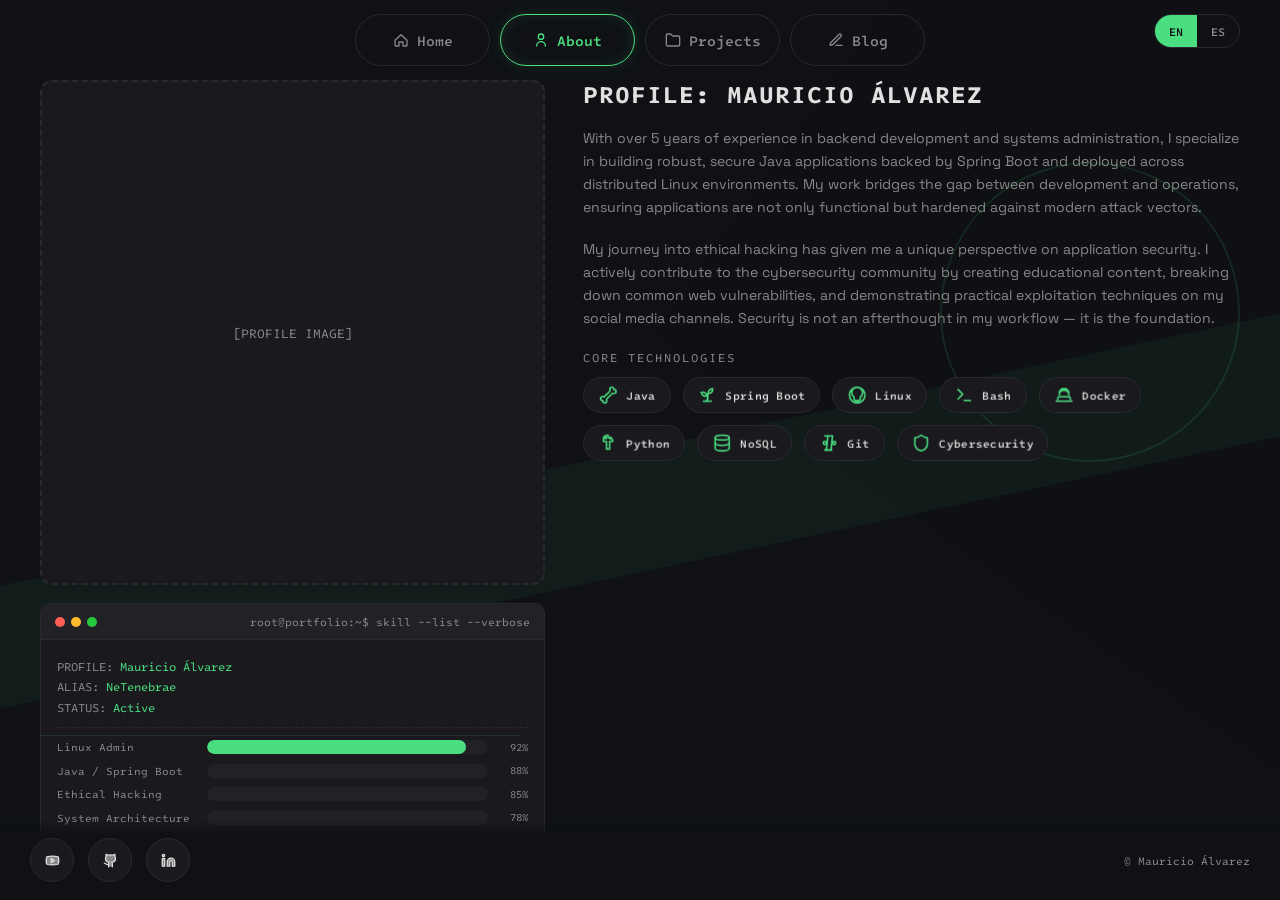
==== commit 585f8499: "Formatting" ====
--- a/about.html
+++ b/about.html
@@ -1,144 +1,233 @@
-<!DOCTYPE html>
+<!doctype html>
 <html lang="en">
-  <head>
-    <meta charset="UTF-8" />
-    <meta name="viewport" content="width=device-width, initial-scale=1.0" />
-    <title>About | NeTenebrae</title>
-    <meta name="description" content="About Mauricio Alvarez - Backend Developer, Sysadmin, and Ethical Hacker." />
-    <meta name="theme-color" content="#0F1115" />
-    <link rel="icon" type="image/svg+xml" href="assets/favicon.svg" />
-    <link rel="preconnect" href="https://fonts.googleapis.com" />
-    <link rel="preconnect" href="https://fonts.gstatic.com" crossorigin />
-    <link href="https://fonts.googleapis.com/css2?family=Intel+One+Mono:wght@300;500;700&family=Space+Grotesk:wght@400;700&display=swap" rel="stylesheet" />
-    <link rel="stylesheet" href="css/styles.css" />
-  </head>
-  <body>
-    <div class="bg-decoration" aria-hidden="true"><div class="bg-line-footer"></div><div class="bg-shape bg-shape--rect" aria-hidden="true"></div><div class="bg-shape bg-shape--diamond" aria-hidden="true"></div></div>
-
-    <main>
-      <section id="about" class="about">
-        <div class="bg-shape bg-shape--ring" aria-hidden="true"></div>
-        <div class="bg-shape bg-shape--line-h" aria-hidden="true"></div>
-        <div class="about__left">
-          <div class="about__image-placeholder">
-            [PROFILE IMAGE]
-          </div>
-
-          <div class="terminal">
-            <div class="terminal__header">
-              <div class="terminal__dots">
-                <span class="terminal__dot terminal__dot--red"></span>
-                <span class="terminal__dot terminal__dot--yellow"></span>
-                <span class="terminal__dot terminal__dot--green"></span>
-              </div>
-              <span class="terminal__title" data-i18n="about_terminal_title">root@portfolio:~$ skill --list --verbose</span>
-            </div>
-            <div class="terminal__body">
-              <div><span class="terminal__label" data-i18n="about_profile">PROFILE:</span> Mauricio &Aacute;lvarez</div>
-              <div><span class="terminal__label" data-i18n="about_alias">ALIAS:</span> NeTenebrae</div>
-              <div><span class="terminal__label" data-i18n="about_status">STATUS:</span> Active</div>
-              <hr class="terminal__divider" />
-              <div class="mono-chart">
-                <div class="mono-chart__row">
-                  <span class="mono-chart__label">Linux Admin</span>
-                  <div class="mono-chart__track"><div class="mono-chart__fill" data-percent="92"></div></div>
-                  <span class="mono-chart__value">92%</span>
-                </div>
-                <div class="mono-chart__row">
-                  <span class="mono-chart__label">Java / Spring Boot</span>
-                  <div class="mono-chart__track"><div class="mono-chart__fill" data-percent="88"></div></div>
-                  <span class="mono-chart__value">88%</span>
-                </div>
-                <div class="mono-chart__row">
-                  <span class="mono-chart__label">Ethical Hacking</span>
-                  <div class="mono-chart__track"><div class="mono-chart__fill" data-percent="85"></div></div>
-                  <span class="mono-chart__value">85%</span>
-                </div>
-                <div class="mono-chart__row">
-                  <span class="mono-chart__label">System Architecture</span>
-                  <div class="mono-chart__track"><div class="mono-chart__fill" data-percent="78"></div></div>
-                  <span class="mono-chart__value">78%</span>
-                </div>
-                <div class="mono-chart__row">
-                  <span class="mono-chart__label">Automation</span>
-                  <div class="mono-chart__track"><div class="mono-chart__fill" data-percent="75"></div></div>
-                  <span class="mono-chart__value">75%</span>
-                </div>
-              </div>
-            </div>
-          </div>
-        </div>
-
-        <div class="about__right">
-          <h2 data-i18n="about_heading">PROFILE: MAURICIO &Aacute;LVAREZ</h2>
-
-          <p data-i18n="about_p1">
-            With over 5 years of experience in backend development and systems administration,
-            I specialize in building robust, secure Java applications backed by Spring Boot
-            and deployed across distributed Linux environments. My work bridges the gap between
-            development and operations, ensuring applications are not only functional but hardened
-            against modern attack vectors.
-          </p>
-
-          <p data-i18n="about_p2">
-            My journey into ethical hacking has given me a unique perspective on application security.
-            I actively contribute to the cybersecurity community by creating educational content,
-            breaking down common web vulnerabilities, and demonstrating practical exploitation
-            techniques on my social media channels. Security is not an afterthought in my workflow
-            &mdash; it is the foundation.
-          </p>
-
-          <div>
-            <div class="tech-label" data-i18n="about_tech_label">CORE TECHNOLOGIES</div>
-            <div class="tech-grid" id="techGrid"></div>
-          </div>
-        </div>
-      </section>
-    </main>
-
-    <script src="js/icons.js"></script>
-    <script src="js/badges.js"></script>
-    <script src="js/components.js"></script>
-    <script src="js/i18n.js"></script>
-    <script src="js/app.js"></script>
-    <script>
-      IconService.init().then(function() {
-        new Nav('about').render();
-        new Footer().render();
-        var i18n = new I18n();
-        i18n.init();
-        new StatBarAnimator().init();
-
-        var techItems = [
-          { name: 'Java',          iconId: 'java' },
-          { name: 'Spring Boot',   iconId: 'spring' },
-          { name: 'Linux',         iconId: 'linux' },
-          { name: 'Bash',          iconId: 'bash' },
-          { name: 'Docker',        iconId: 'docker' },
-          { name: 'Python',        iconId: 'python' },
-          { name: 'NoSQL',         iconId: 'nosql' },
-          { name: 'Git',           iconId: 'git' },
-          { name: 'Cybersecurity', iconId: 'cybersecurity' },
-        ];
-
-        var grid = document.getElementById('techGrid');
-        techItems.forEach(function(item) {
-          var card = document.createElement('div');
-          card.className = 'tech-card fade-up';
-          card.innerHTML =
-            '<div class="tech-card__inner">' +
-              '<div class="tech-card__icon">' + IconService.get(item.iconId) + '</div>' +
-              '<span class="tech-card__name">' + item.name + '</span>' +
-            '</div>';
-          grid.appendChild(card);
-        });
-
-        document.querySelectorAll('.tech-card').forEach(function(card) {
-          new TiltCard(card, 12);
-        });
-
-        FadeUpAnimator.init();
-      });
-    </script>
-  </body>
+	<head>
+		<meta charset="UTF-8" />
+		<meta name="viewport" content="width=device-width, initial-scale=1.0" />
+		<title>About | NeTenebrae</title>
+		<meta
+			name="description"
+			content="About Mauricio Alvarez - Backend Developer, Sysadmin, and Ethical Hacker."
+		/>
+		<meta name="theme-color" content="#0F1115" />
+		<link rel="icon" type="image/svg+xml" href="assets/favicon.svg" />
+		<link rel="preconnect" href="https://fonts.googleapis.com" />
+		<link rel="preconnect" href="https://fonts.gstatic.com" crossorigin />
+		<link
+			href="https://fonts.googleapis.com/css2?family=Intel+One+Mono:wght@300;500;700&family=Space+Grotesk:wght@400;700&display=swap"
+			rel="stylesheet"
+		/>
+		<link rel="stylesheet" href="css/styles.css" />
+	</head>
+	<body>
+		<div class="bg-decoration" aria-hidden="true">
+			<div class="bg-line-footer"></div>
+			<div class="bg-shape bg-shape--rect" aria-hidden="true"></div>
+			<div class="bg-shape bg-shape--diamond" aria-hidden="true"></div>
+		</div>
+
+		<main>
+			<section id="about" class="about">
+				<div class="bg-shape bg-shape--ring" aria-hidden="true"></div>
+				<div class="bg-shape bg-shape--line-h" aria-hidden="true"></div>
+				<div class="about__left">
+					<div class="about__image-placeholder">[PROFILE IMAGE]</div>
+
+					<div class="terminal">
+						<div class="terminal__header">
+							<div class="terminal__dots">
+								<span
+									class="terminal__dot terminal__dot--red"
+								></span>
+								<span
+									class="terminal__dot terminal__dot--yellow"
+								></span>
+								<span
+									class="terminal__dot terminal__dot--green"
+								></span>
+							</div>
+							<span
+								class="terminal__title"
+								data-i18n="about_terminal_title"
+								>root@portfolio:~$ skill --list --verbose</span
+							>
+						</div>
+						<div class="terminal__body">
+							<div>
+								<span
+									class="terminal__label"
+									data-i18n="about_profile"
+									>PROFILE:</span
+								>
+								Mauricio &Aacute;lvarez
+							</div>
+							<div>
+								<span
+									class="terminal__label"
+									data-i18n="about_alias"
+									>ALIAS:</span
+								>
+								NeTenebrae
+							</div>
+							<div>
+								<span
+									class="terminal__label"
+									data-i18n="about_status"
+									>STATUS:</span
+								>
+								Active
+							</div>
+							<hr class="terminal__divider" />
+							<div class="mono-chart">
+								<div class="mono-chart__row">
+									<span class="mono-chart__label"
+										>Linux Admin</span
+									>
+									<div class="mono-chart__track">
+										<div
+											class="mono-chart__fill"
+											data-percent="92"
+										></div>
+									</div>
+									<span class="mono-chart__value">92%</span>
+								</div>
+								<div class="mono-chart__row">
+									<span class="mono-chart__label"
+										>Java / Spring Boot</span
+									>
+									<div class="mono-chart__track">
+										<div
+											class="mono-chart__fill"
+											data-percent="88"
+										></div>
+									</div>
+									<span class="mono-chart__value">88%</span>
+								</div>
+								<div class="mono-chart__row">
+									<span class="mono-chart__label"
+										>Ethical Hacking</span
+									>
+									<div class="mono-chart__track">
+										<div
+											class="mono-chart__fill"
+											data-percent="85"
+										></div>
+									</div>
+									<span class="mono-chart__value">85%</span>
+								</div>
+								<div class="mono-chart__row">
+									<span class="mono-chart__label"
+										>System Architecture</span
+									>
+									<div class="mono-chart__track">
+										<div
+											class="mono-chart__fill"
+											data-percent="78"
+										></div>
+									</div>
+									<span class="mono-chart__value">78%</span>
+								</div>
+								<div class="mono-chart__row">
+									<span class="mono-chart__label"
+										>Automation</span
+									>
+									<div class="mono-chart__track">
+										<div
+											class="mono-chart__fill"
+											data-percent="75"
+										></div>
+									</div>
+									<span class="mono-chart__value">75%</span>
+								</div>
+							</div>
+						</div>
+					</div>
+				</div>
+
+				<div class="about__right">
+					<h2 data-i18n="about_heading">
+						PROFILE: MAURICIO &Aacute;LVAREZ
+					</h2>
+
+					<p data-i18n="about_p1">
+						With over 5 years of experience in backend development
+						and systems administration, I specialize in building
+						robust, secure Java applications backed by Spring Boot
+						and deployed across distributed Linux environments. My
+						work bridges the gap between development and operations,
+						ensuring applications are not only functional but
+						hardened against modern attack vectors.
+					</p>
+
+					<p data-i18n="about_p2">
+						My journey into ethical hacking has given me a unique
+						perspective on application security. I actively
+						contribute to the cybersecurity community by creating
+						educational content, breaking down common web
+						vulnerabilities, and demonstrating practical
+						exploitation techniques on my social media channels.
+						Security is not an afterthought in my workflow &mdash;
+						it is the foundation.
+					</p>
+
+					<div>
+						<div class="tech-label" data-i18n="about_tech_label">
+							CORE TECHNOLOGIES
+						</div>
+						<div class="tech-grid" id="techGrid"></div>
+					</div>
+				</div>
+			</section>
+		</main>
+
+		<script src="js/icons.js"></script>
+		<script src="js/badges.js"></script>
+		<script src="js/components.js"></script>
+		<script src="js/i18n.js"></script>
+		<script src="js/app.js"></script>
+		<script>
+			IconService.init().then(function () {
+				new Nav('about').render();
+				new Footer().render();
+				var i18n = new I18n();
+				i18n.init();
+				new StatBarAnimator().init();
+
+				var techItems = [
+					{ name: 'Java', iconId: 'java' },
+					{ name: 'Spring Boot', iconId: 'spring' },
+					{ name: 'Linux', iconId: 'linux' },
+					{ name: 'Bash', iconId: 'bash' },
+					{ name: 'Docker', iconId: 'docker' },
+					{ name: 'Python', iconId: 'python' },
+					{ name: 'NoSQL', iconId: 'nosql' },
+					{ name: 'Git', iconId: 'git' },
+					{ name: 'Cybersecurity', iconId: 'cybersecurity' },
+				];
+
+				var grid = document.getElementById('techGrid');
+				techItems.forEach(function (item) {
+					var card = document.createElement('div');
+					card.className = 'tech-card fade-up';
+					card.innerHTML =
+						'<div class="tech-card__inner">' +
+						'<div class="tech-card__icon">' +
+						IconService.get(item.iconId) +
+						'</div>' +
+						'<span class="tech-card__name">' +
+						item.name +
+						'</span>' +
+						'</div>';
+					grid.appendChild(card);
+				});
+
+				document
+					.querySelectorAll('.tech-card')
+					.forEach(function (card) {
+						new TiltCard(card, 12);
+					});
+
+				FadeUpAnimator.init();
+			});
+		</script>
+	</body>
 </html>
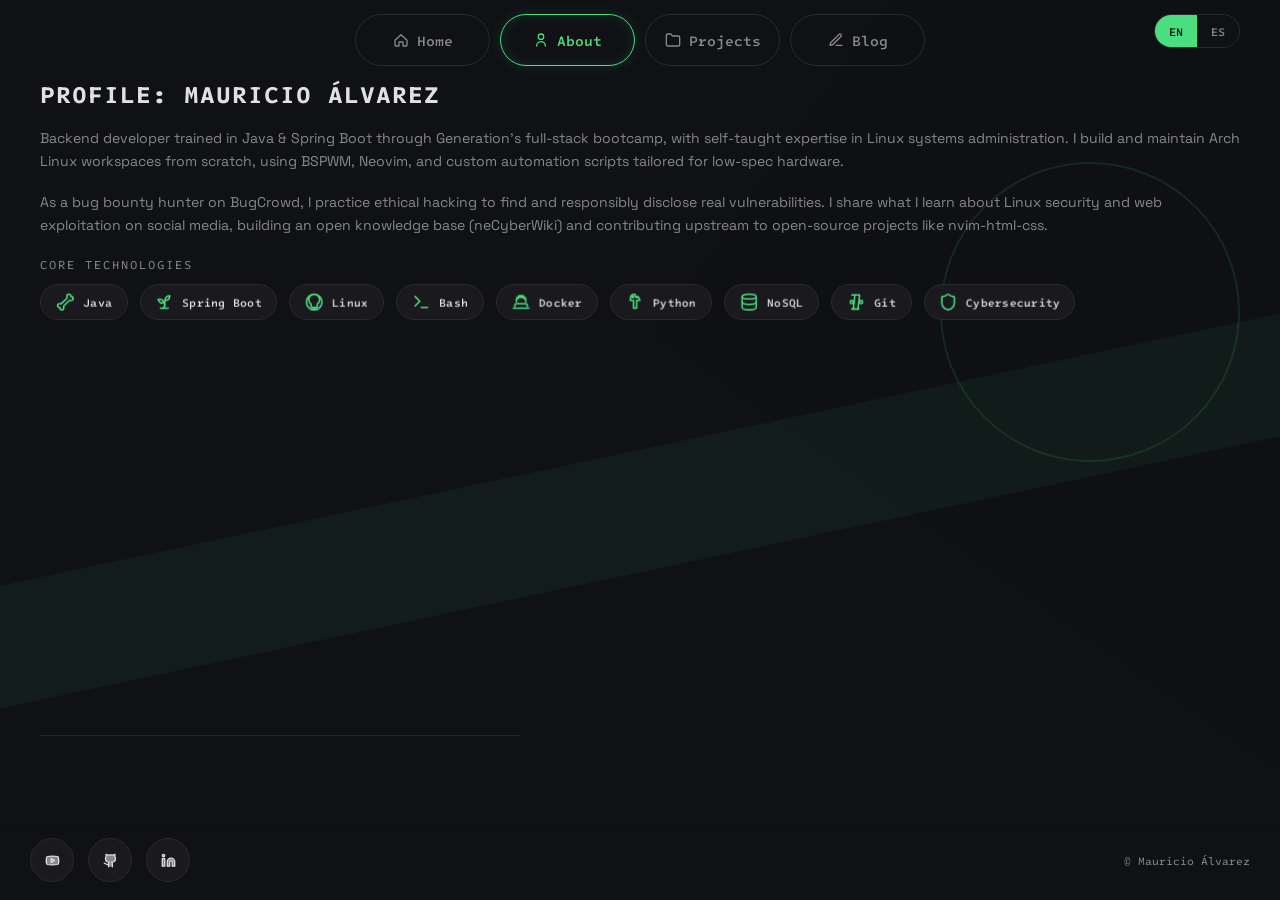
==== commit 084bbc17: "Initial State #2" ====
--- a/about.html
+++ b/about.html
@@ -29,119 +29,6 @@
 			<section id="about" class="about">
 				<div class="bg-shape bg-shape--ring" aria-hidden="true"></div>
 				<div class="bg-shape bg-shape--line-h" aria-hidden="true"></div>
-				<div class="about__left">
-					<div class="about__image-placeholder">[PROFILE IMAGE]</div>
-
-					<div class="terminal">
-						<div class="terminal__header">
-							<div class="terminal__dots">
-								<span
-									class="terminal__dot terminal__dot--red"
-								></span>
-								<span
-									class="terminal__dot terminal__dot--yellow"
-								></span>
-								<span
-									class="terminal__dot terminal__dot--green"
-								></span>
-							</div>
-							<span
-								class="terminal__title"
-								data-i18n="about_terminal_title"
-								>root@portfolio:~$ skill --list --verbose</span
-							>
-						</div>
-						<div class="terminal__body">
-							<div>
-								<span
-									class="terminal__label"
-									data-i18n="about_profile"
-									>PROFILE:</span
-								>
-								Mauricio &Aacute;lvarez
-							</div>
-							<div>
-								<span
-									class="terminal__label"
-									data-i18n="about_alias"
-									>ALIAS:</span
-								>
-								NeTenebrae
-							</div>
-							<div>
-								<span
-									class="terminal__label"
-									data-i18n="about_status"
-									>STATUS:</span
-								>
-								Active
-							</div>
-							<hr class="terminal__divider" />
-							<div class="mono-chart">
-								<div class="mono-chart__row">
-									<span class="mono-chart__label"
-										>Linux Admin</span
-									>
-									<div class="mono-chart__track">
-										<div
-											class="mono-chart__fill"
-											data-percent="92"
-										></div>
-									</div>
-									<span class="mono-chart__value">92%</span>
-								</div>
-								<div class="mono-chart__row">
-									<span class="mono-chart__label"
-										>Java / Spring Boot</span
-									>
-									<div class="mono-chart__track">
-										<div
-											class="mono-chart__fill"
-											data-percent="88"
-										></div>
-									</div>
-									<span class="mono-chart__value">88%</span>
-								</div>
-								<div class="mono-chart__row">
-									<span class="mono-chart__label"
-										>Ethical Hacking</span
-									>
-									<div class="mono-chart__track">
-										<div
-											class="mono-chart__fill"
-											data-percent="85"
-										></div>
-									</div>
-									<span class="mono-chart__value">85%</span>
-								</div>
-								<div class="mono-chart__row">
-									<span class="mono-chart__label"
-										>System Architecture</span
-									>
-									<div class="mono-chart__track">
-										<div
-											class="mono-chart__fill"
-											data-percent="78"
-										></div>
-									</div>
-									<span class="mono-chart__value">78%</span>
-								</div>
-								<div class="mono-chart__row">
-									<span class="mono-chart__label"
-										>Automation</span
-									>
-									<div class="mono-chart__track">
-										<div
-											class="mono-chart__fill"
-											data-percent="75"
-										></div>
-									</div>
-									<span class="mono-chart__value">75%</span>
-								</div>
-							</div>
-						</div>
-					</div>
-				</div>
 
 				<div class="about__right">
 					<h2 data-i18n="about_heading">
@@ -149,24 +36,21 @@
 					</h2>
 
 					<p data-i18n="about_p1">
-						With over 5 years of experience in backend development
-						and systems administration, I specialize in building
-						robust, secure Java applications backed by Spring Boot
-						and deployed across distributed Linux environments. My
-						work bridges the gap between development and operations,
-						ensuring applications are not only functional but
-						hardened against modern attack vectors.
+						Backend developer trained in Java &amp; Spring Boot
+						through Generation's full-stack bootcamp, with
+						self-taught expertise in Linux systems administration.
+						I build and maintain Arch Linux workspaces from scratch,
+						using BSPWM, Neovim, and custom automation scripts
+						tailored for low-spec hardware.
 					</p>
 
 					<p data-i18n="about_p2">
-						My journey into ethical hacking has given me a unique
-						perspective on application security. I actively
-						contribute to the cybersecurity community by creating
-						educational content, breaking down common web
-						vulnerabilities, and demonstrating practical
-						exploitation techniques on my social media channels.
-						Security is not an afterthought in my workflow &mdash;
-						it is the foundation.
+						As a bug bounty hunter on BugCrowd, I practice ethical
+						hacking to find and responsibly disclose real
+						vulnerabilities. I share what I learn about Linux
+						security and web exploitation on social media, building
+						an open knowledge base (neCyberWiki) and contributing
+						upstream to open-source projects like nvim-html-css.
 					</p>
 
 					<div>
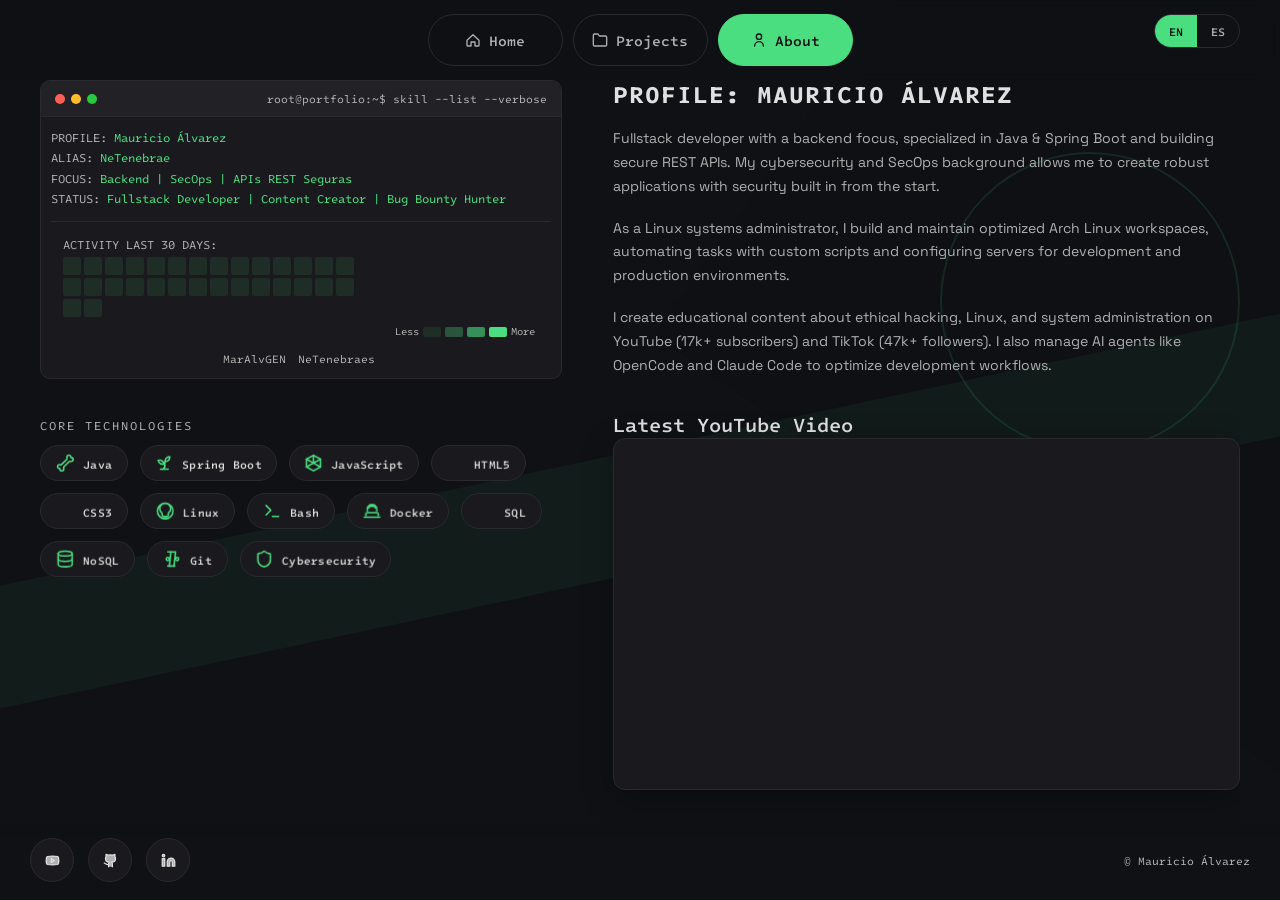
==== commit e4947335: "ALL" ====
--- a/about.html
+++ b/about.html
@@ -6,7 +6,7 @@
 		<title>About | NeTenebrae</title>
 		<meta
 			name="description"
-			content="About Mauricio Alvarez - Backend Developer, Sysadmin, and Ethical Hacker."
+			content="About Mauricio Alvarez - Fullstack Developer focused on Backend & SecOps, Content Creator, and Ethical Hacker."
 		/>
 		<meta name="theme-color" content="#0F1115" />
 		<link rel="icon" type="image/svg+xml" href="assets/favicon.svg" />
@@ -28,36 +28,178 @@
 		<main>
 			<section id="about" class="about">
 				<div class="bg-shape bg-shape--ring" aria-hidden="true"></div>
-				<div class="bg-shape bg-shape--line-h" aria-hidden="true"></div>
-
-				<div class="about__right">
-					<h2 data-i18n="about_heading">
-						PROFILE: MAURICIO &Aacute;LVAREZ
-					</h2>
-
-					<p data-i18n="about_p1">
-						Backend developer trained in Java &amp; Spring Boot
-						through Generation's full-stack bootcamp, with
-						self-taught expertise in Linux systems administration.
-						I build and maintain Arch Linux workspaces from scratch,
-						using BSPWM, Neovim, and custom automation scripts
-						tailored for low-spec hardware.
-					</p>
-
-					<p data-i18n="about_p2">
-						As a bug bounty hunter on BugCrowd, I practice ethical
-						hacking to find and responsibly disclose real
-						vulnerabilities. I share what I learn about Linux
-						security and web exploitation on social media, building
-						an open knowledge base (neCyberWiki) and contributing
-						upstream to open-source projects like nvim-html-css.
-					</p>
-
-					<div>
-						<div class="tech-label" data-i18n="about_tech_label">
-							CORE TECHNOLOGIES
+
+				<div class="about__grid">
+					<div class="about__left">
+						<div class="terminal about__terminal">
+							<div class="terminal__header">
+								<div class="terminal__dots">
+									<div
+										class="terminal__dot terminal__dot--red"
+									></div>
+									<div
+										class="terminal__dot terminal__dot--yellow"
+									></div>
+									<div
+										class="terminal__dot terminal__dot--green"
+									></div>
+								</div>
+								<span
+									class="terminal__title"
+									data-i18n="about_terminal_title"
+								>
+									root@portfolio:~$ skill --list --verbose
+								</span>
+							</div>
+							<div class="terminal__body">
+								<span
+									class="terminal__label"
+									data-i18n="about_profile"
+									>PERFIL:</span
+								>
+								Mauricio &Aacute;lvarez<br />
+								<span
+									class="terminal__label"
+									data-i18n="about_alias"
+									>ALIAS:</span
+								>
+								NeTenebrae<br />
+								<span
+									class="terminal__label"
+									data-i18n="about_enfoque"
+									>ENFOQUE:</span
+								>
+								Backend | SecOps | APIs REST Seguras<br />
+								<span
+									class="terminal__label"
+									data-i18n="about_status"
+									>STATUS:</span
+								>
+								Fullstack Developer | Content Creator | Bug
+								Bounty Hunter
+								<div
+									class="contribution-graph"
+									id="contributionGraph"
+								>
+									<div class="contribution-content">
+										<div
+											class="contribution-grid"
+											id="contributionGrid"
+										></div>
+										<div
+											class="contribution-commits"
+											id="contributionCommits"
+										>
+											<span
+												class="terminal__label"
+												data-i18n="about_recent_commits"
+												>ÚLTIMOS COMMITS:</span
+											>
+										</div>
+									</div>
+									<div class="contribution-legend">
+										<span data-i18n="about_legend_less"
+											>Menos</span
+										>
+										<div
+											class="contribution-square"
+											style="opacity: 0.1"
+										></div>
+										<div
+											class="contribution-square"
+											style="opacity: 0.3"
+										></div>
+										<div
+											class="contribution-square"
+											style="opacity: 0.6"
+										></div>
+										<div
+											class="contribution-square"
+											style="opacity: 1"
+										></div>
+										<span data-i18n="about_legend_more"
+											>Más</span
+										>
+									</div>
+									<div class="github-links">
+										<a
+											href="https://github.com/MarAlvGEN"
+											target="_blank"
+											rel="noopener"
+											>MarAlvGEN</a
+										>
+										<a
+											href="https://github.com/NeTenebraes"
+											target="_blank"
+											rel="noopener"
+											>NeTenebraes</a
+										>
+									</div>
+								</div>
+							</div>
 						</div>
-						<div class="tech-grid" id="techGrid"></div>
+
+						<div>
+							<div
+								class="tech-label"
+								data-i18n="about_tech_label"
+							>
+								CORE TECHNOLOGIES
+							</div>
+							<div class="tech-grid" id="techGrid"></div>
+						</div>
+					</div>
+
+					<div class="about__right">
+						<h2 data-i18n="about_heading">
+							PROFILE: MAURICIO &Aacute;LVAREZ
+						</h2>
+
+						<p data-i18n="about_p1">
+							Fullstack developer with a backend focus,
+							specialized in Java &amp; Spring Boot and building
+							secure REST APIs. My cybersecurity and SecOps
+							background allows me to create robust applications
+							with security built in from the start.
+						</p>
+
+						<p data-i18n="about_p2">
+							As a Linux systems administrator, I build and
+							maintain optimized Arch Linux workspaces, automating
+							tasks with custom scripts and configuring servers
+							for development and production environments.
+						</p>
+
+						<p data-i18n="about_p3">
+							I create educational content about ethical hacking,
+							Linux, and system administration on YouTube (17k+
+							subscribers) and TikTok (47k+ followers). I also
+							manage AI agents like OpenCode and Claude Code to
+							optimize development workflows.
+						</p>
+
+						<div class="about__video fade-up">
+							<h3 data-i18n="about_video_title">
+								Último video de YouTube
+							</h3>
+							<div class="about__video-wrapper">
+								<iframe
+									src="https://www.youtube.com/embed/c2So2bX3Gus"
+									title="NeTenebrae - Video"
+									frameborder="0"
+									allow="
+										accelerometer;
+										autoplay;
+										clipboard-write;
+										encrypted-media;
+										gyroscope;
+										picture-in-picture;
+									"
+									allowfullscreen
+									loading="lazy"
+								></iframe>
+							</div>
+						</div>
 					</div>
 				</div>
 			</section>
@@ -79,10 +221,13 @@
 				var techItems = [
 					{ name: 'Java', iconId: 'java' },
 					{ name: 'Spring Boot', iconId: 'spring' },
+					{ name: 'JavaScript', iconId: 'javascript' },
+					{ name: 'HTML5', iconId: 'html5' },
+					{ name: 'CSS3', iconId: 'css3' },
 					{ name: 'Linux', iconId: 'linux' },
 					{ name: 'Bash', iconId: 'bash' },
 					{ name: 'Docker', iconId: 'docker' },
-					{ name: 'Python', iconId: 'python' },
+					{ name: 'SQL', iconId: 'sql' },
 					{ name: 'NoSQL', iconId: 'nosql' },
 					{ name: 'Git', iconId: 'git' },
 					{ name: 'Cybersecurity', iconId: 'cybersecurity' },
@@ -111,6 +256,162 @@
 					});
 
 				FadeUpAnimator.init();
+
+				var GITHUB_USERS = ['MarAlvGEN', 'NeTenebraes'];
+				var allCommits = [];
+				var allEvents = [];
+				var pending = GITHUB_USERS.length;
+
+				function renderGraph(commits) {
+					var counts = {};
+					commits.forEach(function (c) {
+						counts[c.date] = (counts[c.date] || 0) + 1;
+					});
+
+					var grid = document.getElementById('contributionGrid');
+					var label =
+						'<span class="terminal__label" data-i18n="about_activity_30">ACTIVIDAD ÚLTIMOS 30 DÍAS:</span>';
+					var today = new Date();
+					var todayUTC = Date.UTC(
+						today.getFullYear(),
+						today.getMonth(),
+						today.getDate(),
+					);
+
+					var maxCount = Math.max.apply(
+						null,
+						Object.values(counts).concat([1]),
+					);
+
+					for (var i = 29; i >= 0; i--) {
+						var date = new Date(todayUTC);
+						date.setUTCDate(date.getUTCDate() - i);
+						var y = date.getUTCFullYear();
+						var m = String(date.getUTCMonth() + 1).padStart(2, '0');
+						var d = String(date.getUTCDate()).padStart(2, '0');
+						var dateStr = y + '-' + m + '-' + d;
+						var count = counts[dateStr] || 0;
+
+						var square = document.createElement('div');
+						square.className = 'contribution-square';
+						square.title = dateStr + ': ' + count + ' commits';
+
+						if (count > 0) {
+							var intensity = count / maxCount;
+							if (intensity > 0.66) square.style.opacity = '1';
+							else if (intensity > 0.33)
+								square.style.opacity = '0.6';
+							else square.style.opacity = '0.3';
+						}
+
+						grid.appendChild(square);
+					}
+
+					grid.insertAdjacentHTML('afterbegin', label);
+				}
+
+				function renderCommits(events) {
+					var container = document.getElementById(
+						'contributionCommits',
+					);
+					var labelEl = container.querySelector(
+						'[data-i18n="about_recent_commits"]',
+					);
+					var labelText = labelEl
+						? labelEl.textContent
+						: 'RECENT COMMITS:';
+					var html = '';
+					var count = 0;
+					var now = Date.now();
+					var thirtyDays = 30 * 24 * 60 * 60 * 1000;
+
+					for (var i = 0; i < events.length && count < 3; i++) {
+						if (events[i].type === 'PushEvent') {
+							var eventTime = new Date(
+								events[i].created_at,
+							).getTime();
+							if (now - eventTime <= thirtyDays) {
+								var repo = events[i].repo.name.split('/')[1];
+								if (count === 0) {
+									html +=
+										'<span class="terminal__label">' +
+										labelText +
+										'</span>';
+								}
+								html +=
+									'<span class="contribution-commit">' +
+									repo +
+									'</span>';
+								count++;
+							}
+						}
+					}
+
+					container.innerHTML = html;
+				}
+
+				GITHUB_USERS.forEach(function (user) {
+					fetch(
+						'https://api.github.com/users/' +
+							user +
+							'/events/public?per_page=100',
+					)
+						.then(function (res) {
+							return res.json();
+						})
+						.then(function (events) {
+							if (!Array.isArray(events)) {
+								pending--;
+								if (pending === 0) {
+									renderGraph(allCommits);
+									renderCommits(allEvents);
+								}
+								return;
+							}
+							var pushCount = 0;
+							events.forEach(function (e) {
+								if (e.type === 'PushEvent') {
+									allCommits.push({
+										date: e.created_at.split('T')[0],
+										message: e.repo.name,
+									});
+									allEvents.push(e);
+									pushCount++;
+								}
+							});
+							console.log(
+								'GitHub user:',
+								user,
+								'| PushEvents:',
+								pushCount,
+							);
+							pending--;
+							if (pending === 0) {
+								console.log(
+									'Total commits:',
+									allCommits.length,
+								);
+								allEvents.sort(function (a, b) {
+									return (
+										new Date(b.created_at) -
+										new Date(a.created_at)
+									);
+								});
+								renderGraph(allCommits);
+								renderCommits(allEvents);
+								i18n.apply();
+							}
+						})
+						.catch(function (err) {
+							console.error('Error fetching', user, err);
+							pending--;
+							if (pending === 0) {
+								renderGraph(allCommits);
+								renderCommits(allEvents);
+								i18n.apply();
+							}
+						});
+				});
 			});
 		</script>
 	</body>
--- a/css/styles.css
+++ b/css/styles.css
@@ -6,8 +6,8 @@
    Estructura:
    css/base/       → tokens, reset, tipografía, layout, responsive
    css/components/ → navbar, hero, botones, badges/pills, terminal,
-                     chart, about, projects, modal, footer, toggle, fondo
-   css/pages/      → blog
+                     chart, about, projects, footer, toggle, fondo
+   css/pages/      →
    css/animations/ → micro-interacciones
    ============================================= */
 @import url('./base/variables.css');
@@ -22,12 +22,11 @@
 @import url('./components/badges.css');
 @import url('./components/about.css');
 @import url('./components/projects.css');
-@import url('./components/modal.css');
 @import url('./components/footer.css');
 @import url('./components/lang-toggle.css');
 @import url('./components/background.css');
 @import url('./components/headings.css');
-@import url('./pages/blog.css');
+@import url('./components/highlights.css');
 @import url('./animations/animations.css');
 @import url('./base/responsive.css');
 @import url('./base/scrollbar.css');
